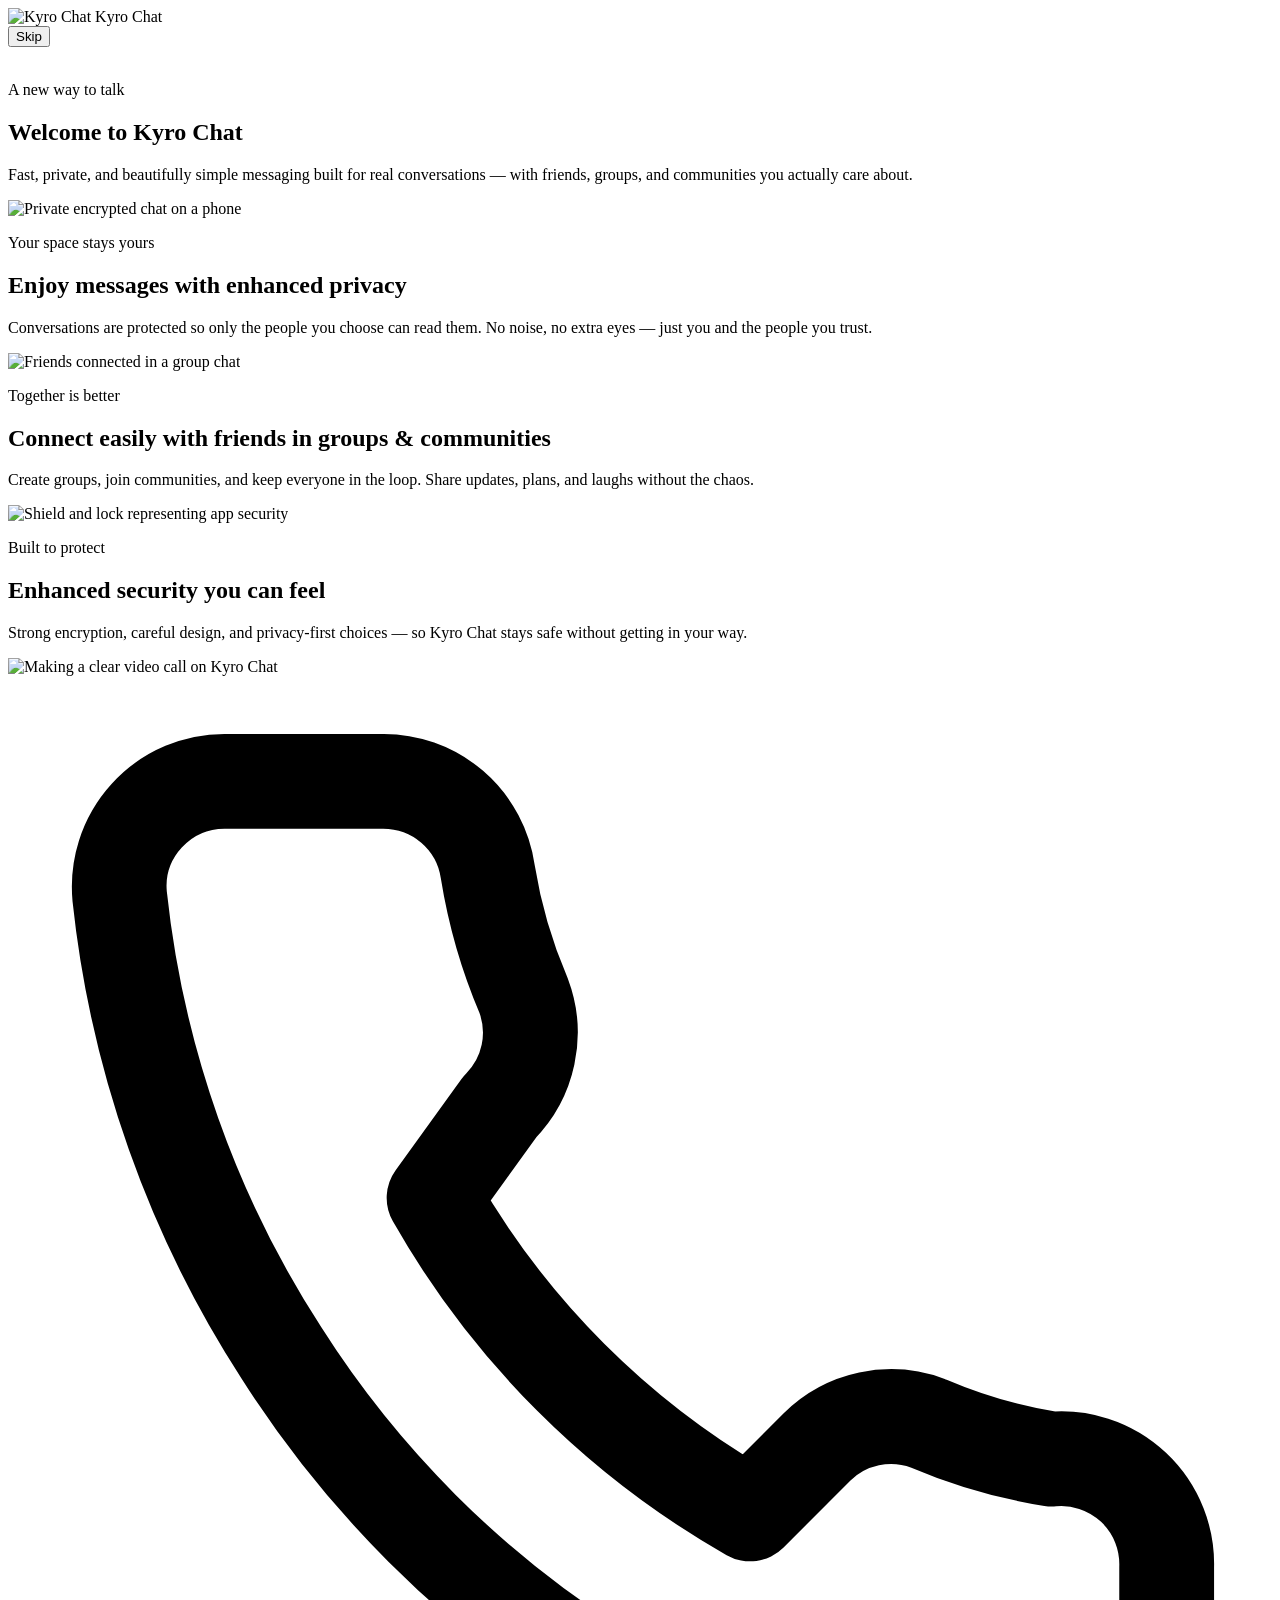
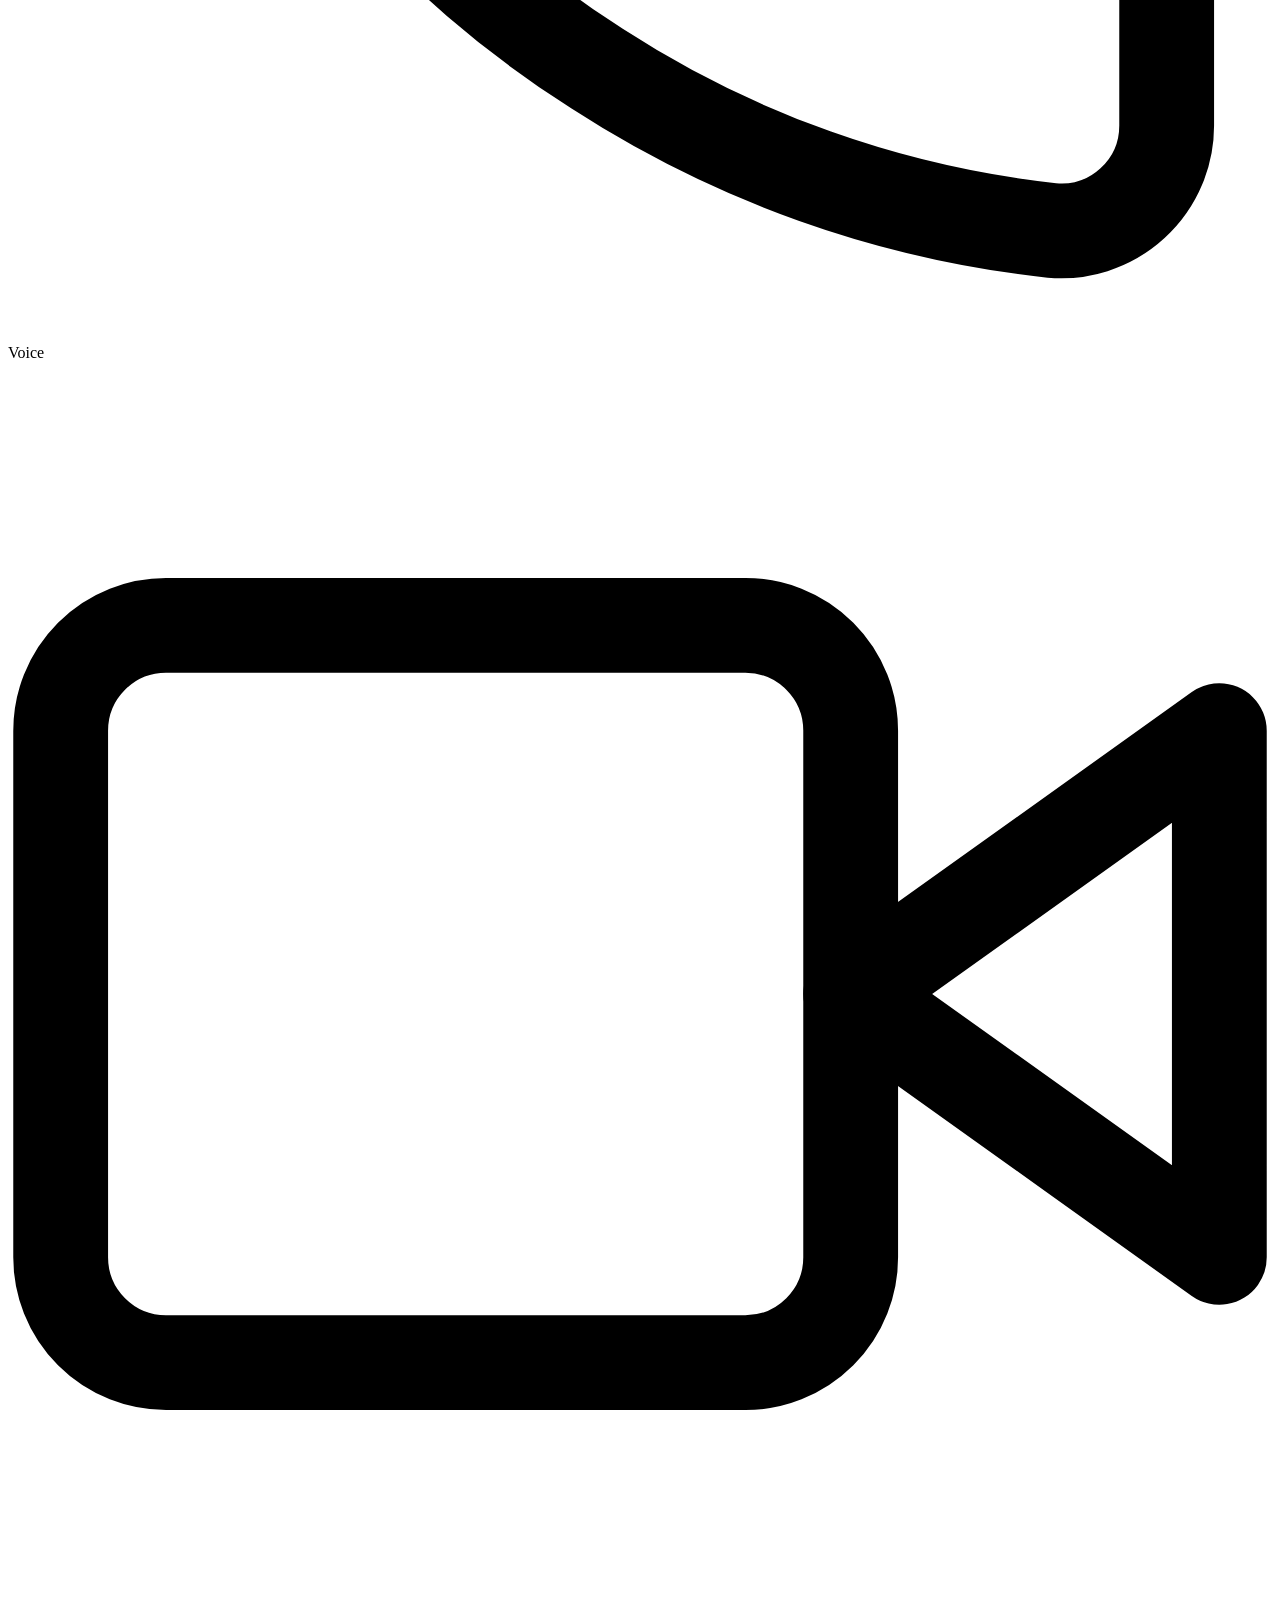
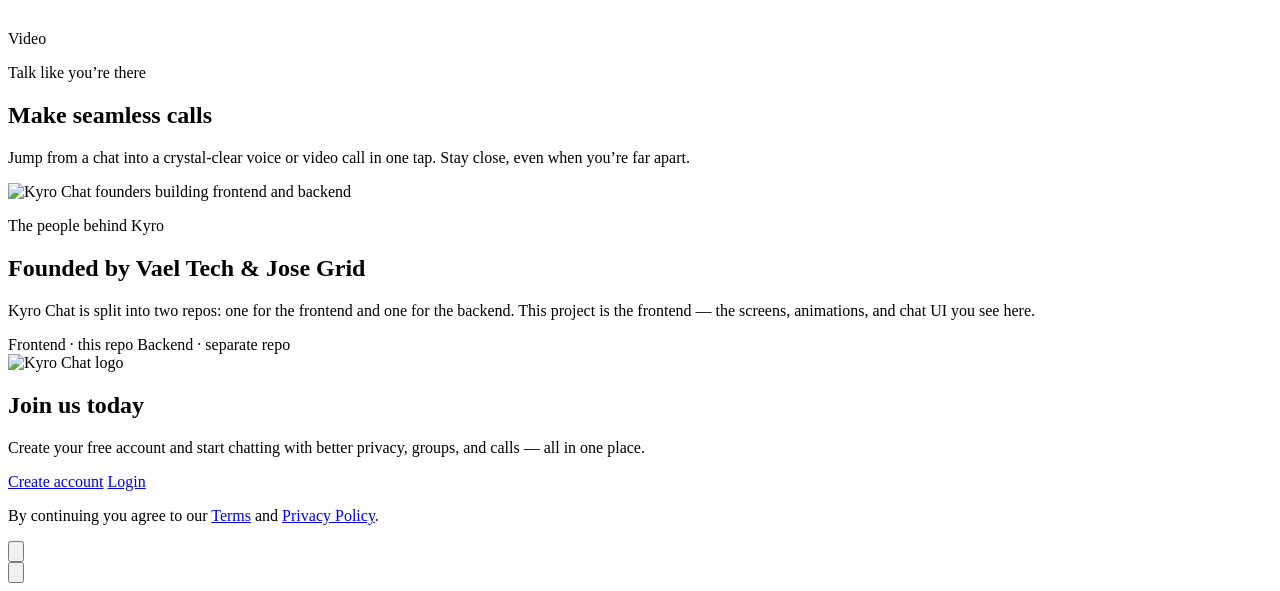
==== Index.html @ 8494f0ec "Create Index.html" ====
<!DOCTYPE html>
<html lang="en">
<head>
  <meta charset="UTF-8" />
  <meta name="viewport" content="width=device-width, initial-scale=1.0" />
  <title>Kyro Chat — Welcome</title>
  <meta name="theme-color" content="#070712" />
  <link rel="manifest" href="manifest.webmanifest" />
  <link rel="apple-touch-icon" href="https://files.manuscdn.com/search-media/310519664080918235/gBoqnpmfqZuKQ8LN73tzbE/3zUMeQzXwtpUL2Mu3HvWuQ.jpg" />
  <link rel="preconnect" href="https://fonts.googleapis.com" />
  <link rel="preconnect" href="https://fonts.gstatic.com" crossorigin />
  <link href="https://fonts.googleapis.com/css2?family=Outfit:wght@400;500;600;700;800&family=DM+Sans:wght@400;500;600&display=swap" rel="stylesheet" />
  <link rel="stylesheet" href="styles.css" />
  <link rel="stylesheet" href="kyro-redesign.css" />
  <link rel="stylesheet" href="kyro-design.css" />
  <link rel="stylesheet" href="legal.css" />
  <script src="js/kyro.js"></script>
  <script>if (window.Kyro && Kyro.bounceIfAuthed()) {}</script>
</head>
<body>
  <div class="ambient">
    <div class="orb orb-1"></div>
    <div class="orb orb-2"></div>
    <div class="orb orb-3"></div>
  </div>

  <main class="onboarding" id="onboarding">
    <div class="top-bar">
      <div class="brand">
        <img src="https://files.manuscdn.com/search-media/310519664080918235/gBoqnpmfqZuKQ8LN73tzbE/BKEzHJwq9KQAgfiMxz427F.jpg" alt="Kyro Chat" class="brand-logo" />
        <span>Kyro Chat</span>
      </div>
      <button class="skip-btn" id="skipBtn" type="button">Skip</button>
    </div>

    <div class="progress-track" aria-hidden="true">
      <div class="progress-fill" id="progressFill"></div>
    </div>

    <div class="slides" id="slides">
      <!-- Slide 1: Welcome -->
      <section class="slide is-active" data-slide="0">
        <div class="slide-visual">
          <img src="https://files.manuscdn.com/search-media/310519664080918235/gBoqnpmfqZuKQ8LN73tzbE/BKEzHJwq9KQAgfiMxz427F.jpg" alt="" class="slide-img glow-img" />
          <div class="visual-overlay"></div>
        </div>
        <div class="slide-copy">
          <p class="eyebrow reveal">A new way to talk</p>
          <h1 class="reveal delay-1">Welcome to <span class="gradient-text">Kyro Chat</span></h1>
          <p class="lede reveal delay-2">
            Fast, private, and beautifully simple messaging built for real conversations —
            with friends, groups, and communities you actually care about.
          </p>
        </div>
      </section>

      <!-- Slide 2: Privacy -->
      <section class="slide" data-slide="1">
        <div class="slide-visual">
          <img src="https://files.manuscdn.com/search-media/310519664080918235/gBoqnpmfqZuKQ8LN73tzbE/MA7ZCm6zmLySFxEW9FKmD3.jpg" alt="Private encrypted chat on a phone" class="slide-img" />
        </div>
        <div class="slide-copy">
          <p class="eyebrow reveal">Your space stays yours</p>
          <h2 class="reveal delay-1">Enjoy messages with <span class="gradient-text">enhanced privacy</span></h2>
          <p class="lede reveal delay-2">
            Conversations are protected so only the people you choose can read them.
            No noise, no extra eyes — just you and the people you trust.
          </p>
        </div>
      </section>

      <!-- Slide 3: Groups -->
      <section class="slide" data-slide="2">
        <div class="slide-visual">
          <img src="https://files.manuscdn.com/search-media/310519664080918235/gBoqnpmfqZuKQ8LN73tzbE/w6gmxKP4temawnD8gzgLzU.jpg" alt="Friends connected in a group chat" class="slide-img" />
        </div>
        <div class="slide-copy">
          <p class="eyebrow reveal">Together is better</p>
          <h2 class="reveal delay-1">Connect easily with friends in <span class="gradient-text">groups &amp; communities</span></h2>
          <p class="lede reveal delay-2">
            Create groups, join communities, and keep everyone in the loop.
            Share updates, plans, and laughs without the chaos.
          </p>
        </div>
      </section>

      <!-- Slide 4: Security -->
      <section class="slide" data-slide="3">
        <div class="slide-visual">
          <img src="https://files.manuscdn.com/search-media/310519664080918235/gBoqnpmfqZuKQ8LN73tzbE/9iiizTtRcWtgPY3VdNYNUF.jpg" alt="Shield and lock representing app security" class="slide-img" />
        </div>
        <div class="slide-copy">
          <p class="eyebrow reveal">Built to protect</p>
          <h2 class="reveal delay-1">Enhanced <span class="gradient-text">security</span> you can feel</h2>
          <p class="lede reveal delay-2">
            Strong encryption, careful design, and privacy-first choices —
            so Kyro Chat stays safe without getting in your way.
          </p>
        </div>
      </section>

      <!-- Slide 5: Calls -->
      <section class="slide" data-slide="4">
        <div class="slide-visual">
          <img src="https://files.manuscdn.com/search-media/310519664080918235/gBoqnpmfqZuKQ8LN73tzbE/qTaVDFuizEoXCwLirjPjYK.jpg" alt="Making a clear video call on Kyro Chat" class="slide-img" />
          <div class="call-badges">
            <span class="badge">
              <svg viewBox="0 0 24 24" fill="none" aria-hidden="true"><path d="M22 16.92v3a2 2 0 0 1-2.18 2 19.79 19.79 0 0 1-8.63-3.07 19.5 19.5 0 0 1-6-6 19.79 19.79 0 0 1-3.07-8.67A2 2 0 0 1 4.11 2h3a2 2 0 0 1 2 1.72c.13.81.36 1.6.68 2.35a2 2 0 0 1-.45 2.11L8.09 9.91a16 16 0 0 0 6 6l1.27-1.27a2 2 0 0 1 2.11-.45c.75.32 1.54.55 2.35.68A2 2 0 0 1 22 16.92z" stroke="currentColor" stroke-width="1.8" stroke-linecap="round" stroke-linejoin="round"/></svg>
              Voice
            </span>
            <span class="badge">
              <svg viewBox="0 0 24 24" fill="none" aria-hidden="true"><path d="M23 7l-7 5 7 5V7z" stroke="currentColor" stroke-width="1.8" stroke-linecap="round" stroke-linejoin="round"/><rect x="1" y="5" width="15" height="14" rx="2" stroke="currentColor" stroke-width="1.8"/></svg>
              Video
            </span>
          </div>
        </div>
        <div class="slide-copy">
          <p class="eyebrow reveal">Talk like you’re there</p>
          <h2 class="reveal delay-1">Make <span class="gradient-text">seamless calls</span></h2>
          <p class="lede reveal delay-2">
            Jump from a chat into a crystal-clear voice or video call in one tap.
            Stay close, even when you’re far apart.
          </p>
        </div>
      </section>

      <!-- Slide 6: Founders -->
      <section class="slide" data-slide="5">
        <div class="slide-visual">
          <img src="https://files.manuscdn.com/search-media/310519664080918235/gBoqnpmfqZuKQ8LN73tzbE/e3eRaSb9ox3xQJK6FxQaWi.jpg" alt="Kyro Chat founders building frontend and backend" class="slide-img" />
        </div>
        <div class="slide-copy">
          <p class="eyebrow reveal">The people behind Kyro</p>
          <h2 class="reveal delay-1">Founded by <span class="gradient-text">Vael Tech</span> &amp; <span class="gradient-text">Jose Grid</span></h2>
          <p class="lede reveal delay-2">
            Kyro Chat is split into two repos: one for the frontend and one for the backend.
            This project is the frontend — the screens, animations, and chat UI you see here.
          </p>
          <div class="repo-pills reveal delay-2">
            <span class="pill pill-on">Frontend · this repo</span>
            <span class="pill">Backend · separate repo</span>
          </div>
        </div>
      </section>

      <!-- Slide 7: Join -->
      <section class="slide slide-cta" data-slide="6">
        <div class="cta-card">
          <img src="https://files.manuscdn.com/search-media/310519664080918235/gBoqnpmfqZuKQ8LN73tzbE/BKEzHJwq9KQAgfiMxz427F.jpg" alt="Kyro Chat logo" class="cta-logo" />
          <h2 class="reveal">Join us <span class="gradient-text">today</span></h2>
          <p class="lede reveal delay-1">
            Create your free account and start chatting with better privacy,
            groups, and calls — all in one place.
          </p>
          <div class="cta-actions reveal delay-2">
            <a class="btn btn-primary" href="signup.html">Create account</a>
            <a class="btn btn-ghost" href="login.html">Login</a>
          </div>
          <p class="legal-line reveal delay-2">By continuing you agree to our <a href="terms.html">Terms</a> and <a href="privacy.html">Privacy Policy</a>.</p>
        </div>
      </section>
    </div>

    <div class="bottom-nav">
      <button class="nav-btn" id="prevBtn" type="button" aria-label="Previous slide">
        <svg viewBox="0 0 24 24" fill="none"><path d="M15 18l-6-6 6-6" stroke="currentColor" stroke-width="2.2" stroke-linecap="round" stroke-linejoin="round"/></svg>
      </button>
      <div class="dots" id="dots" role="tablist" aria-label="Onboarding slides"></div>
      <button class="nav-btn nav-next" id="nextBtn" type="button" aria-label="Next slide">
        <svg viewBox="0 0 24 24" fill="none"><path d="M9 18l6-6-6-6" stroke="currentColor" stroke-width="2.2" stroke-linecap="round" stroke-linejoin="round"/></svg>
      </button>
    </div>
  </main>

  <script src="welcome.js"></script>
</body>
</html>
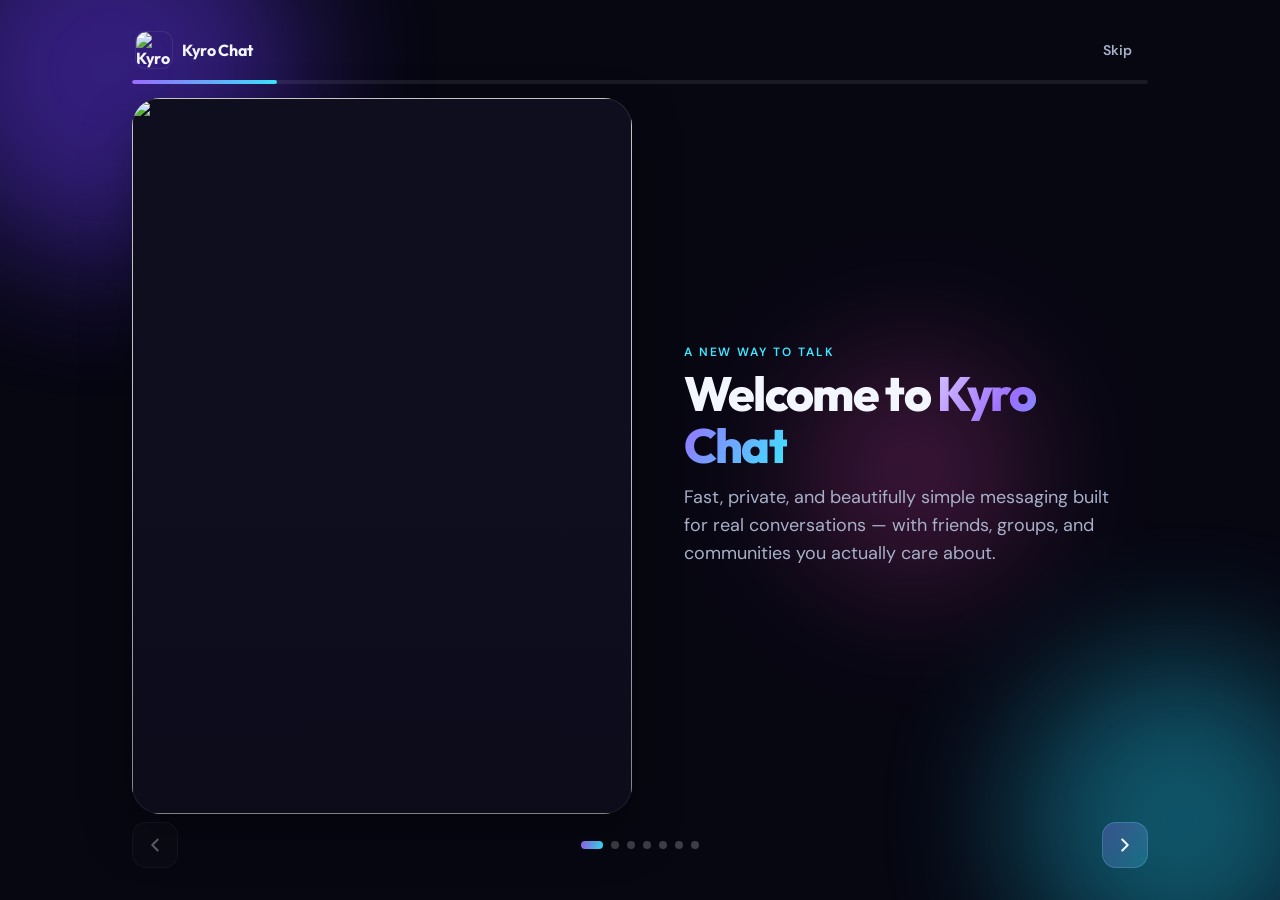
==== commit 2a47080d: "Add files" ====
--- a/Index.html
+++ b/Index.html
@@ -6,7 +6,7 @@
   <title>Kyro Chat — Welcome</title>
   <meta name="theme-color" content="#070712" />
   <link rel="manifest" href="manifest.webmanifest" />
-  <link rel="apple-touch-icon" href="https://files.manuscdn.com/search-media/310519664080918235/gBoqnpmfqZuKQ8LN73tzbE/3zUMeQzXwtpUL2Mu3HvWuQ.jpg" />
+  <link rel="apple-touch-icon" href="images/icon-192.png" />
   <link rel="preconnect" href="https://fonts.googleapis.com" />
   <link rel="preconnect" href="https://fonts.gstatic.com" crossorigin />
   <link href="https://fonts.googleapis.com/css2?family=Outfit:wght@400;500;600;700;800&family=DM+Sans:wght@400;500;600&display=swap" rel="stylesheet" />
@@ -27,7 +27,7 @@
   <main class="onboarding" id="onboarding">
     <div class="top-bar">
       <div class="brand">
-        <img src="https://files.manuscdn.com/search-media/310519664080918235/gBoqnpmfqZuKQ8LN73tzbE/BKEzHJwq9KQAgfiMxz427F.jpg" alt="Kyro Chat" class="brand-logo" />
+        <img src="images/logo.jpg" alt="Kyro Chat" class="brand-logo" />
         <span>Kyro Chat</span>
       </div>
       <button class="skip-btn" id="skipBtn" type="button">Skip</button>
@@ -41,7 +41,7 @@
       <!-- Slide 1: Welcome -->
       <section class="slide is-active" data-slide="0">
         <div class="slide-visual">
-          <img src="https://files.manuscdn.com/search-media/310519664080918235/gBoqnpmfqZuKQ8LN73tzbE/BKEzHJwq9KQAgfiMxz427F.jpg" alt="" class="slide-img glow-img" />
+          <img src="images/welcome-bg.jpg" alt="" class="slide-img glow-img" />
           <div class="visual-overlay"></div>
         </div>
         <div class="slide-copy">
@@ -57,7 +57,7 @@
       <!-- Slide 2: Privacy -->
       <section class="slide" data-slide="1">
         <div class="slide-visual">
-          <img src="https://files.manuscdn.com/search-media/310519664080918235/gBoqnpmfqZuKQ8LN73tzbE/MA7ZCm6zmLySFxEW9FKmD3.jpg" alt="Private encrypted chat on a phone" class="slide-img" />
+          <img src="images/privacy.jpg" alt="Private encrypted chat on a phone" class="slide-img" />
         </div>
         <div class="slide-copy">
           <p class="eyebrow reveal">Your space stays yours</p>
@@ -72,7 +72,7 @@
       <!-- Slide 3: Groups -->
       <section class="slide" data-slide="2">
         <div class="slide-visual">
-          <img src="https://files.manuscdn.com/search-media/310519664080918235/gBoqnpmfqZuKQ8LN73tzbE/w6gmxKP4temawnD8gzgLzU.jpg" alt="Friends connected in a group chat" class="slide-img" />
+          <img src="images/groups.jpg" alt="Friends connected in a group chat" class="slide-img" />
         </div>
         <div class="slide-copy">
           <p class="eyebrow reveal">Together is better</p>
@@ -87,7 +87,7 @@
       <!-- Slide 4: Security -->
       <section class="slide" data-slide="3">
         <div class="slide-visual">
-          <img src="https://files.manuscdn.com/search-media/310519664080918235/gBoqnpmfqZuKQ8LN73tzbE/9iiizTtRcWtgPY3VdNYNUF.jpg" alt="Shield and lock representing app security" class="slide-img" />
+          <img src="images/security.jpg" alt="Shield and lock representing app security" class="slide-img" />
         </div>
         <div class="slide-copy">
           <p class="eyebrow reveal">Built to protect</p>
@@ -102,7 +102,7 @@
       <!-- Slide 5: Calls -->
       <section class="slide" data-slide="4">
         <div class="slide-visual">
-          <img src="https://files.manuscdn.com/search-media/310519664080918235/gBoqnpmfqZuKQ8LN73tzbE/qTaVDFuizEoXCwLirjPjYK.jpg" alt="Making a clear video call on Kyro Chat" class="slide-img" />
+          <img src="images/calls.jpg" alt="Making a clear video call on Kyro Chat" class="slide-img" />
           <div class="call-badges">
             <span class="badge">
               <svg viewBox="0 0 24 24" fill="none" aria-hidden="true"><path d="M22 16.92v3a2 2 0 0 1-2.18 2 19.79 19.79 0 0 1-8.63-3.07 19.5 19.5 0 0 1-6-6 19.79 19.79 0 0 1-3.07-8.67A2 2 0 0 1 4.11 2h3a2 2 0 0 1 2 1.72c.13.81.36 1.6.68 2.35a2 2 0 0 1-.45 2.11L8.09 9.91a16 16 0 0 0 6 6l1.27-1.27a2 2 0 0 1 2.11-.45c.75.32 1.54.55 2.35.68A2 2 0 0 1 22 16.92z" stroke="currentColor" stroke-width="1.8" stroke-linecap="round" stroke-linejoin="round"/></svg>
@@ -127,7 +127,7 @@
       <!-- Slide 6: Founders -->
       <section class="slide" data-slide="5">
         <div class="slide-visual">
-          <img src="https://files.manuscdn.com/search-media/310519664080918235/gBoqnpmfqZuKQ8LN73tzbE/e3eRaSb9ox3xQJK6FxQaWi.jpg" alt="Kyro Chat founders building frontend and backend" class="slide-img" />
+          <img src="images/founders.jpg" alt="Kyro Chat founders building frontend and backend" class="slide-img" />
         </div>
         <div class="slide-copy">
           <p class="eyebrow reveal">The people behind Kyro</p>
@@ -146,7 +146,7 @@
       <!-- Slide 7: Join -->
       <section class="slide slide-cta" data-slide="6">
         <div class="cta-card">
-          <img src="https://files.manuscdn.com/search-media/310519664080918235/gBoqnpmfqZuKQ8LN73tzbE/BKEzHJwq9KQAgfiMxz427F.jpg" alt="Kyro Chat logo" class="cta-logo" />
+          <img src="images/logo.jpg" alt="Kyro Chat logo" class="cta-logo" />
           <h2 class="reveal">Join us <span class="gradient-text">today</span></h2>
           <p class="lede reveal delay-1">
             Create your free account and start chatting with better privacy,
--- a/styles.css
+++ b/styles.css
@@ -0,0 +1,526 @@
+:root {
+  --bg: #070712;
+  --bg-2: #0e0e1f;
+  --text: #f4f6ff;
+  --muted: #a8b0c8;
+  --line: rgba(255, 255, 255, 0.1);
+  --purple: #9b6dff;
+  --cyan: #3ce7ff;
+  --pink: #ff6bd6;
+  --card: rgba(16, 16, 36, 0.72);
+  --radius: 28px;
+  --slide-ms: 6500;
+}
+
+*,
+*::before,
+*::after {
+  box-sizing: border-box;
+  margin: 0;
+  padding: 0;
+}
+
+html, body {
+  height: 100%;
+}
+
+body {
+  font-family: "DM Sans", system-ui, sans-serif;
+  background: var(--bg);
+  color: var(--text);
+  overflow: hidden;
+  min-height: 100dvh;
+}
+
+img {
+  max-width: 100%;
+  display: block;
+}
+
+button {
+  font: inherit;
+  cursor: pointer;
+  border: 0;
+  background: none;
+  color: inherit;
+}
+
+a {
+  text-decoration: none;
+  color: inherit;
+}
+
+.ambient {
+  position: fixed;
+  inset: 0;
+  pointer-events: none;
+  z-index: 0;
+  overflow: hidden;
+}
+
+.orb {
+  position: absolute;
+  border-radius: 50%;
+  filter: blur(70px);
+  opacity: 0.45;
+  animation: drift 18s ease-in-out infinite;
+}
+
+.orb-1 {
+  width: 380px;
+  height: 380px;
+  background: #6a3cff;
+  top: -120px;
+  left: -80px;
+}
+
+.orb-2 {
+  width: 320px;
+  height: 320px;
+  background: #1bb8d9;
+  bottom: -80px;
+  right: -60px;
+  animation-delay: -6s;
+}
+
+.orb-3 {
+  width: 220px;
+  height: 220px;
+  background: #ff4fc4;
+  top: 40%;
+  right: 20%;
+  opacity: 0.25;
+  animation-delay: -11s;
+}
+
+@keyframes drift {
+  0%, 100% { transform: translate(0, 0) scale(1); }
+  50% { transform: translate(30px, -40px) scale(1.12); }
+}
+
+.onboarding {
+  position: relative;
+  z-index: 1;
+  height: 100dvh;
+  display: grid;
+  grid-template-rows: auto auto 1fr auto;
+  padding: 16px 16px 20px;
+  max-width: 520px;
+  margin: 0 auto;
+}
+
+.top-bar {
+  display: flex;
+  align-items: center;
+  justify-content: space-between;
+  padding: 4px 4px 12px;
+}
+
+.brand {
+  display: flex;
+  align-items: center;
+  gap: 10px;
+  font-family: "Outfit", sans-serif;
+  font-weight: 700;
+  letter-spacing: -0.02em;
+}
+
+.brand-logo {
+  width: 36px;
+  height: 36px;
+  border-radius: 10px;
+  object-fit: cover;
+  box-shadow: 0 0 0 1px rgba(255,255,255,0.08);
+}
+
+.skip-btn {
+  color: var(--muted);
+  font-size: 14px;
+  font-weight: 600;
+  padding: 8px 12px;
+  border-radius: 999px;
+  transition: color 0.2s, background 0.2s;
+}
+
+.skip-btn:hover {
+  color: var(--text);
+  background: rgba(255,255,255,0.06);
+}
+
+.progress-track {
+  height: 4px;
+  background: rgba(255,255,255,0.08);
+  border-radius: 99px;
+  overflow: hidden;
+  margin-bottom: 14px;
+}
+
+.progress-fill {
+  height: 100%;
+  width: 0;
+  background: linear-gradient(90deg, var(--purple), var(--cyan));
+  border-radius: inherit;
+  transform-origin: left;
+}
+
+.progress-fill.is-running {
+  animation: fill var(--slide-ms) linear forwards;
+}
+
+@keyframes fill {
+  from { width: 0; }
+  to { width: 100%; }
+}
+
+.slides {
+  position: relative;
+  min-height: 0;
+}
+
+.slide {
+  position: absolute;
+  inset: 0;
+  display: flex;
+  flex-direction: column;
+  opacity: 0;
+  transform: translateY(18px) scale(0.985);
+  pointer-events: none;
+  transition: opacity 0.55s ease, transform 0.55s ease;
+}
+
+.slide.is-active {
+  opacity: 1;
+  transform: none;
+  pointer-events: auto;
+}
+
+.slide.is-leave {
+  opacity: 0;
+  transform: translateY(-12px) scale(0.99);
+}
+
+.slide-visual {
+  position: relative;
+  flex: 1;
+  min-height: 0;
+  border-radius: var(--radius);
+  overflow: hidden;
+  background: var(--bg-2);
+  box-shadow:
+    0 20px 50px rgba(0,0,0,0.35),
+    inset 0 0 0 1px var(--line);
+}
+
+.slide-img {
+  width: 100%;
+  height: 100%;
+  object-fit: cover;
+  animation: kenburns 12s ease-in-out infinite alternate;
+}
+
+.glow-img {
+  filter: saturate(1.15) contrast(1.05);
+}
+
+.visual-overlay {
+  position: absolute;
+  inset: 0;
+  background: linear-gradient(180deg, transparent 45%, rgba(7,7,18,0.35) 100%);
+  pointer-events: none;
+}
+
+@keyframes kenburns {
+  from { transform: scale(1); }
+  to { transform: scale(1.06); }
+}
+
+.call-badges {
+  position: absolute;
+  left: 14px;
+  bottom: 14px;
+  display: flex;
+  gap: 8px;
+}
+
+.badge {
+  display: inline-flex;
+  align-items: center;
+  gap: 6px;
+  padding: 8px 12px;
+  border-radius: 999px;
+  background: rgba(8, 10, 24, 0.72);
+  backdrop-filter: blur(10px);
+  border: 1px solid rgba(255,255,255,0.12);
+  font-size: 13px;
+  font-weight: 600;
+}
+
+.badge svg {
+  width: 16px;
+  height: 16px;
+  color: var(--cyan);
+}
+
+.slide-copy {
+  padding: 22px 8px 10px;
+}
+
+.eyebrow {
+  font-size: 12px;
+  letter-spacing: 0.16em;
+  text-transform: uppercase;
+  color: var(--cyan);
+  font-weight: 600;
+  margin-bottom: 8px;
+}
+
+h1, h2 {
+  font-family: "Outfit", sans-serif;
+  font-weight: 800;
+  letter-spacing: -0.035em;
+  line-height: 1.08;
+  font-size: clamp(28px, 7vw, 40px);
+}
+
+.lede {
+  margin-top: 12px;
+  color: var(--muted);
+  font-size: 16px;
+  line-height: 1.55;
+  max-width: 36em;
+}
+
+.gradient-text {
+  background: linear-gradient(120deg, #d7c4ff 0%, var(--purple) 40%, var(--cyan) 100%);
+  -webkit-background-clip: text;
+  background-clip: text;
+  color: transparent;
+}
+
+.reveal {
+  opacity: 0;
+  transform: translateY(14px);
+}
+
+.slide.is-active .reveal {
+  animation: rise 0.7s cubic-bezier(0.2, 0.8, 0.2, 1) forwards;
+}
+
+.delay-1 { animation-delay: 0.12s !important; }
+.delay-2 { animation-delay: 0.24s !important; }
+
+.repo-pills {
+  display: flex;
+  flex-wrap: wrap;
+  gap: 8px;
+  margin-top: 16px;
+}
+
+.pill {
+  display: inline-flex;
+  align-items: center;
+  padding: 8px 12px;
+  border-radius: 999px;
+  font-size: 13px;
+  font-weight: 600;
+  color: var(--muted);
+  background: rgba(255,255,255,0.05);
+  border: 1px solid var(--line);
+}
+
+.pill-on {
+  color: #071018;
+  background: linear-gradient(135deg, #c6b4ff, #7ee7ff);
+  border-color: transparent;
+}
+
+@keyframes rise {
+  to {
+    opacity: 1;
+    transform: none;
+  }
+}
+
+.slide-cta {
+  justify-content: center;
+}
+
+.cta-card {
+  margin: auto 0;
+  padding: 28px 22px 26px;
+  border-radius: 32px;
+  background: linear-gradient(180deg, rgba(24,24,48,0.9), rgba(12,12,28,0.88));
+  border: 1px solid rgba(255,255,255,0.1);
+  box-shadow: 0 24px 80px rgba(80, 40, 180, 0.22);
+  text-align: center;
+}
+
+.cta-logo {
+  width: 92px;
+  height: 138px;
+  object-fit: cover;
+  object-position: center 38%;
+  border-radius: 22px;
+  margin: 0 auto 18px;
+  box-shadow: 0 12px 40px rgba(90, 60, 255, 0.35);
+}
+
+.cta-actions {
+  display: grid;
+  gap: 12px;
+  margin-top: 24px;
+}
+
+.btn {
+  display: inline-flex;
+  align-items: center;
+  justify-content: center;
+  height: 54px;
+  border-radius: 16px;
+  font-family: "Outfit", sans-serif;
+  font-weight: 700;
+  font-size: 16px;
+  transition: transform 0.18s ease, box-shadow 0.18s ease, background 0.18s ease;
+}
+
+.btn:active {
+  transform: scale(0.98);
+}
+
+.btn-primary {
+  background: linear-gradient(135deg, #8b5cff, #3ad6f5);
+  color: #071018;
+  box-shadow: 0 10px 28px rgba(90, 80, 255, 0.35);
+}
+
+.btn-primary:hover {
+  box-shadow: 0 14px 34px rgba(90, 80, 255, 0.5);
+  transform: translateY(-1px);
+}
+
+.btn-ghost {
+  background: rgba(255,255,255,0.05);
+  border: 1px solid rgba(255,255,255,0.14);
+  color: var(--text);
+}
+
+.btn-ghost:hover {
+  background: rgba(255,255,255,0.09);
+}
+
+.bottom-nav {
+  display: flex;
+  align-items: center;
+  justify-content: space-between;
+  gap: 12px;
+  padding-top: 8px;
+}
+
+.nav-btn {
+  width: 46px;
+  height: 46px;
+  border-radius: 14px;
+  display: grid;
+  place-items: center;
+  background: rgba(255,255,255,0.05);
+  border: 1px solid var(--line);
+  color: var(--text);
+  transition: background 0.2s, opacity 0.2s;
+}
+
+.nav-btn svg {
+  width: 22px;
+  height: 22px;
+}
+
+.nav-btn:hover {
+  background: rgba(255,255,255,0.1);
+}
+
+.nav-btn:disabled {
+  opacity: 0.35;
+  cursor: default;
+}
+
+.nav-next {
+  background: linear-gradient(135deg, rgba(155,109,255,0.3), rgba(60,231,255,0.22));
+  border-color: rgba(160, 220, 255, 0.2);
+}
+
+.dots {
+  display: flex;
+  gap: 8px;
+  align-items: center;
+}
+
+.dot {
+  width: 8px;
+  height: 8px;
+  border-radius: 99px;
+  background: rgba(255,255,255,0.22);
+  transition: width 0.3s, background 0.3s;
+}
+
+.dot.is-active {
+  width: 22px;
+  background: linear-gradient(90deg, var(--purple), var(--cyan));
+}
+
+.onboarding.is-last .skip-btn {
+  visibility: hidden;
+}
+
+@media (min-width: 860px) {
+  body {
+    overflow: auto;
+  }
+
+  .onboarding {
+    max-width: 1080px;
+    padding: 28px 32px 32px;
+    height: 100dvh;
+  }
+
+  .slide:not(.slide-cta) {
+    flex-direction: row;
+    align-items: center;
+    gap: 40px;
+  }
+
+  .slide-visual {
+    flex: 1.05;
+    height: 100%;
+  }
+
+  .slide-copy {
+    flex: 0.95;
+    padding: 0 12px;
+  }
+
+  h1, h2 {
+    font-size: 48px;
+  }
+
+  .lede {
+    font-size: 18px;
+  }
+
+  .cta-card {
+    max-width: 480px;
+    margin: auto;
+    padding: 40px 36px;
+  }
+}
+
+@media (prefers-reduced-motion: reduce) {
+  .orb, .slide-img, .reveal, .progress-fill {
+    animation: none !important;
+  }
+  .slide {
+    transition: opacity 0.2s ease;
+  }
+  .reveal {
+    opacity: 1;
+    transform: none;
+  }
+}
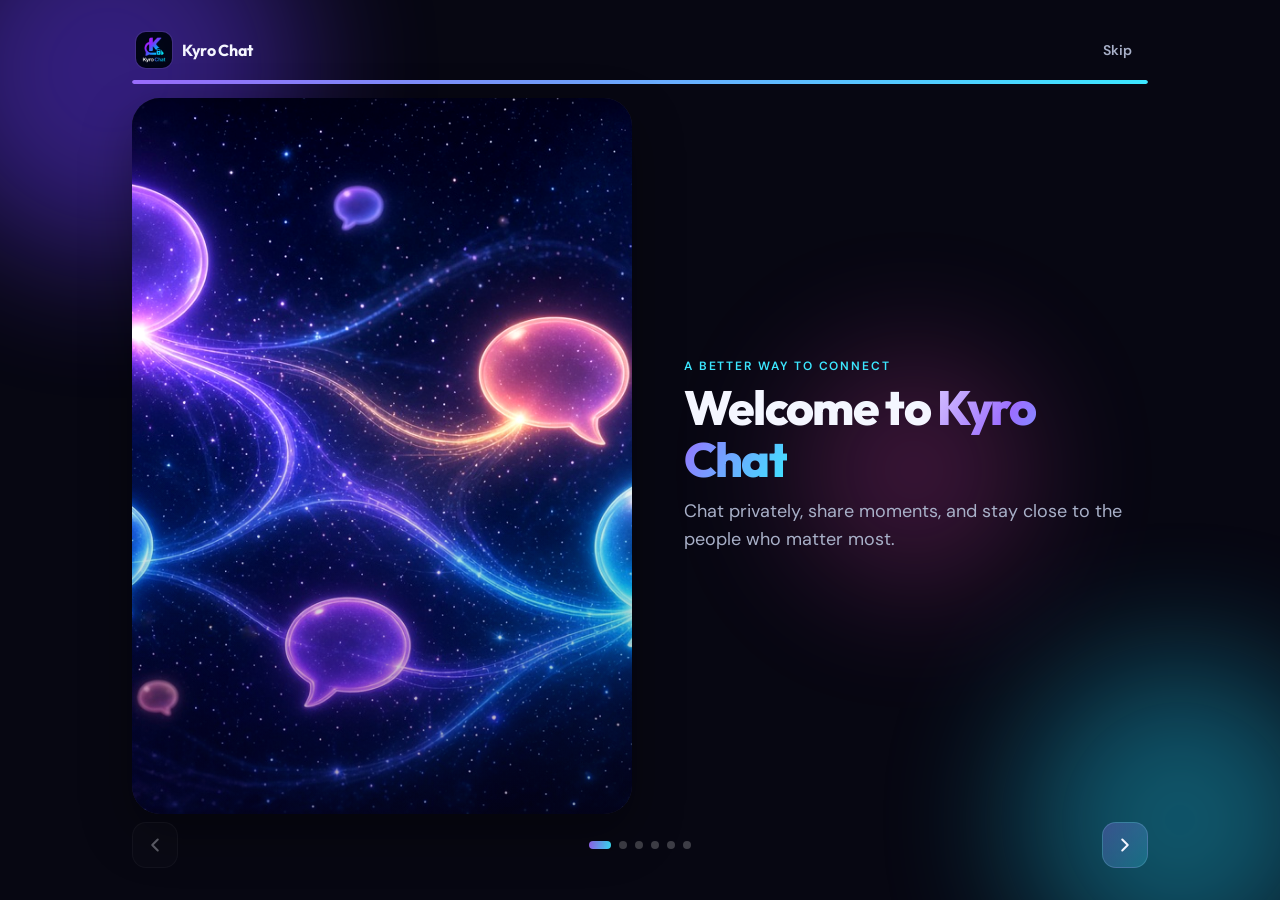
==== commit 52302a25: "Add files" ====
--- a/Index.html
+++ b/Index.html
@@ -6,7 +6,7 @@
   <title>Kyro Chat — Welcome</title>
   <meta name="theme-color" content="#070712" />
   <link rel="manifest" href="manifest.webmanifest" />
-  <link rel="apple-touch-icon" href="images/icon-192.png" />
+  <link rel="apple-touch-icon" href="images/logo.jpg" />
   <link rel="preconnect" href="https://fonts.googleapis.com" />
   <link rel="preconnect" href="https://fonts.gstatic.com" crossorigin />
   <link href="https://fonts.googleapis.com/css2?family=Outfit:wght@400;500;600;700;800&family=DM+Sans:wght@400;500;600&display=swap" rel="stylesheet" />
@@ -18,160 +18,42 @@
   <script>if (window.Kyro && Kyro.bounceIfAuthed()) {}</script>
 </head>
 <body>
-  <div class="ambient">
-    <div class="orb orb-1"></div>
-    <div class="orb orb-2"></div>
-    <div class="orb orb-3"></div>
+  <div class="ambient" aria-hidden="true">
+    <div class="orb orb-1"></div><div class="orb orb-2"></div><div class="orb orb-3"></div>
   </div>
-
   <main class="onboarding" id="onboarding">
     <div class="top-bar">
-      <div class="brand">
-        <img src="images/logo.jpg" alt="Kyro Chat" class="brand-logo" />
-        <span>Kyro Chat</span>
-      </div>
+      <div class="brand"><img src="images/logo.jpg" alt="Kyro Chat" class="brand-logo" /><span>Kyro Chat</span></div>
       <button class="skip-btn" id="skipBtn" type="button">Skip</button>
     </div>
-
-    <div class="progress-track" aria-hidden="true">
-      <div class="progress-fill" id="progressFill"></div>
-    </div>
-
+    <div class="progress-track" aria-hidden="true"><div class="progress-fill" id="progressFill"></div></div>
     <div class="slides" id="slides">
-      <!-- Slide 1: Welcome -->
-      <section class="slide is-active" data-slide="0">
-        <div class="slide-visual">
-          <img src="images/welcome-bg.jpg" alt="" class="slide-img glow-img" />
-          <div class="visual-overlay"></div>
-        </div>
-        <div class="slide-copy">
-          <p class="eyebrow reveal">A new way to talk</p>
-          <h1 class="reveal delay-1">Welcome to <span class="gradient-text">Kyro Chat</span></h1>
-          <p class="lede reveal delay-2">
-            Fast, private, and beautifully simple messaging built for real conversations —
-            with friends, groups, and communities you actually care about.
-          </p>
-        </div>
+      <section class="slide is-active" data-slide="0" aria-hidden="false">
+        <div class="slide-visual"><img src="images/welcome-bg.jpg" alt="Abstract blue technology lights" class="slide-img glow-img" /><div class="visual-overlay"></div></div>
+        <div class="slide-copy"><p class="eyebrow reveal">A better way to connect</p><h1 class="reveal delay-1">Welcome to <span class="gradient-text">Kyro Chat</span></h1><p class="lede reveal delay-2">Chat privately, share moments, and stay close to the people who matter most.</p></div>
       </section>
-
-      <!-- Slide 2: Privacy -->
-      <section class="slide" data-slide="1">
-        <div class="slide-visual">
-          <img src="images/privacy.jpg" alt="Private encrypted chat on a phone" class="slide-img" />
-        </div>
-        <div class="slide-copy">
-          <p class="eyebrow reveal">Your space stays yours</p>
-          <h2 class="reveal delay-1">Enjoy messages with <span class="gradient-text">enhanced privacy</span></h2>
-          <p class="lede reveal delay-2">
-            Conversations are protected so only the people you choose can read them.
-            No noise, no extra eyes — just you and the people you trust.
-          </p>
-        </div>
+      <section class="slide" data-slide="1" aria-hidden="true">
+        <div class="slide-visual"><img src="images/security.jpg" alt="Secure digital network representing encryption" class="slide-img" /><div class="visual-overlay"></div></div>
+        <div class="slide-copy"><p class="eyebrow reveal">Privacy by design</p><h2 class="reveal delay-1">End-to-end <span class="gradient-text">encryption</span></h2><p class="lede reveal delay-2">Your conversations are protected so your messages stay between you and the people you choose.</p></div>
       </section>
-
-      <!-- Slide 3: Groups -->
-      <section class="slide" data-slide="2">
-        <div class="slide-visual">
-          <img src="images/groups.jpg" alt="Friends connected in a group chat" class="slide-img" />
-        </div>
-        <div class="slide-copy">
-          <p class="eyebrow reveal">Together is better</p>
-          <h2 class="reveal delay-1">Connect easily with friends in <span class="gradient-text">groups &amp; communities</span></h2>
-          <p class="lede reveal delay-2">
-            Create groups, join communities, and keep everyone in the loop.
-            Share updates, plans, and laughs without the chaos.
-          </p>
-        </div>
+      <section class="slide" data-slide="2" aria-hidden="true">
+        <div class="slide-visual"><img src="images/calls.jpg" alt="Blue flowing light representing clear voice and video calls" class="slide-img" /><div class="visual-overlay"></div><div class="call-badges"><span class="badge">Voice</span><span class="badge">Video</span></div></div>
+        <div class="slide-copy"><p class="eyebrow reveal">Talk like you are there</p><h2 class="reveal delay-1">Make <span class="gradient-text">seamless calls</span> with Kyro Chat</h2><p class="lede reveal delay-2">Move from messages to clear voice and video calls without leaving your conversation.</p></div>
       </section>
-
-      <!-- Slide 4: Security -->
-      <section class="slide" data-slide="3">
-        <div class="slide-visual">
-          <img src="images/security.jpg" alt="Shield and lock representing app security" class="slide-img" />
-        </div>
-        <div class="slide-copy">
-          <p class="eyebrow reveal">Built to protect</p>
-          <h2 class="reveal delay-1">Enhanced <span class="gradient-text">security</span> you can feel</h2>
-          <p class="lede reveal delay-2">
-            Strong encryption, careful design, and privacy-first choices —
-            so Kyro Chat stays safe without getting in your way.
-          </p>
-        </div>
+      <section class="slide" data-slide="3" aria-hidden="true">
+        <div class="slide-visual"><img src="images/groups.jpg" alt="Connected blue network representing groups and communities" class="slide-img" /><div class="visual-overlay"></div></div>
+        <div class="slide-copy"><p class="eyebrow reveal">Together is better</p><h2 class="reveal delay-1">Engage in <span class="gradient-text">groups and communities</span></h2><p class="lede reveal delay-2">Bring people together, share ideas, and keep every community conversation in one place.</p></div>
       </section>
-
-      <!-- Slide 5: Calls -->
-      <section class="slide" data-slide="4">
-        <div class="slide-visual">
-          <img src="images/calls.jpg" alt="Making a clear video call on Kyro Chat" class="slide-img" />
-          <div class="call-badges">
-            <span class="badge">
-              <svg viewBox="0 0 24 24" fill="none" aria-hidden="true"><path d="M22 16.92v3a2 2 0 0 1-2.18 2 19.79 19.79 0 0 1-8.63-3.07 19.5 19.5 0 0 1-6-6 19.79 19.79 0 0 1-3.07-8.67A2 2 0 0 1 4.11 2h3a2 2 0 0 1 2 1.72c.13.81.36 1.6.68 2.35a2 2 0 0 1-.45 2.11L8.09 9.91a16 16 0 0 0 6 6l1.27-1.27a2 2 0 0 1 2.11-.45c.75.32 1.54.55 2.35.68A2 2 0 0 1 22 16.92z" stroke="currentColor" stroke-width="1.8" stroke-linecap="round" stroke-linejoin="round"/></svg>
-              Voice
-            </span>
-            <span class="badge">
-              <svg viewBox="0 0 24 24" fill="none" aria-hidden="true"><path d="M23 7l-7 5 7 5V7z" stroke="currentColor" stroke-width="1.8" stroke-linecap="round" stroke-linejoin="round"/><rect x="1" y="5" width="15" height="14" rx="2" stroke="currentColor" stroke-width="1.8"/></svg>
-              Video
-            </span>
-          </div>
-        </div>
-        <div class="slide-copy">
-          <p class="eyebrow reveal">Talk like you’re there</p>
-          <h2 class="reveal delay-1">Make <span class="gradient-text">seamless calls</span></h2>
-          <p class="lede reveal delay-2">
-            Jump from a chat into a crystal-clear voice or video call in one tap.
-            Stay close, even when you’re far apart.
-          </p>
-        </div>
+      <section class="slide" data-slide="4" aria-hidden="true">
+        <div class="slide-visual"><img src="images/founders.jpg" alt="Abstract creative technology background for the founders" class="slide-img" /><div class="visual-overlay"></div></div>
+        <div class="slide-copy"><p class="eyebrow reveal">The people behind Kyro</p><h2 class="reveal delay-1">Founded by <span class="gradient-text">Vaeltech</span> &amp; <span class="gradient-text">Jose Grid</span></h2><p class="lede reveal delay-2">Built with care by two teams focused on making private communication feel simple, human, and beautiful.</p><div class="repo-pills reveal delay-2"><span class="pill pill-on">Frontend</span><span class="pill">Backend</span></div></div>
       </section>
-
-      <!-- Slide 6: Founders -->
-      <section class="slide" data-slide="5">
-        <div class="slide-visual">
-          <img src="images/founders.jpg" alt="Kyro Chat founders building frontend and backend" class="slide-img" />
-        </div>
-        <div class="slide-copy">
-          <p class="eyebrow reveal">The people behind Kyro</p>
-          <h2 class="reveal delay-1">Founded by <span class="gradient-text">Vael Tech</span> &amp; <span class="gradient-text">Jose Grid</span></h2>
-          <p class="lede reveal delay-2">
-            Kyro Chat is split into two repos: one for the frontend and one for the backend.
-            This project is the frontend — the screens, animations, and chat UI you see here.
-          </p>
-          <div class="repo-pills reveal delay-2">
-            <span class="pill pill-on">Frontend · this repo</span>
-            <span class="pill">Backend · separate repo</span>
-          </div>
-        </div>
-      </section>
-
-      <!-- Slide 7: Join -->
-      <section class="slide slide-cta" data-slide="6">
-        <div class="cta-card">
-          <img src="images/logo.jpg" alt="Kyro Chat logo" class="cta-logo" />
-          <h2 class="reveal">Join us <span class="gradient-text">today</span></h2>
-          <p class="lede reveal delay-1">
-            Create your free account and start chatting with better privacy,
-            groups, and calls — all in one place.
-          </p>
-          <div class="cta-actions reveal delay-2">
-            <a class="btn btn-primary" href="signup.html">Create account</a>
-            <a class="btn btn-ghost" href="login.html">Login</a>
-          </div>
-          <p class="legal-line reveal delay-2">By continuing you agree to our <a href="terms.html">Terms</a> and <a href="privacy.html">Privacy Policy</a>.</p>
-        </div>
+      <section class="slide slide-cta" data-slide="5" aria-hidden="true">
+        <div class="cta-card"><img src="images/logo.jpg" alt="Kyro Chat" class="cta-logo" /><p class="eyebrow reveal">Your conversations, your space</p><h2 class="reveal delay-1">Ready to join <span class="gradient-text">Kyro Chat</span>?</h2><p class="lede reveal delay-2">Create an account or sign in to start private conversations today.</p><div class="cta-actions reveal delay-2"><a class="btn btn-primary" href="signup.html">Get started</a><a class="btn btn-ghost" href="login.html">Login</a></div><p class="legal-line reveal delay-2">By continuing you agree to our <a href="terms.html">Terms</a> and <a href="privacy.html">Privacy Policy</a>.</p></div>
       </section>
     </div>
-
-    <div class="bottom-nav">
-      <button class="nav-btn" id="prevBtn" type="button" aria-label="Previous slide">
-        <svg viewBox="0 0 24 24" fill="none"><path d="M15 18l-6-6 6-6" stroke="currentColor" stroke-width="2.2" stroke-linecap="round" stroke-linejoin="round"/></svg>
-      </button>
-      <div class="dots" id="dots" role="tablist" aria-label="Onboarding slides"></div>
-      <button class="nav-btn nav-next" id="nextBtn" type="button" aria-label="Next slide">
-        <svg viewBox="0 0 24 24" fill="none"><path d="M9 18l6-6-6-6" stroke="currentColor" stroke-width="2.2" stroke-linecap="round" stroke-linejoin="round"/></svg>
-      </button>
-    </div>
+    <div class="bottom-nav"><button class="nav-btn" id="prevBtn" type="button" aria-label="Previous slide"><svg viewBox="0 0 24 24" fill="none" aria-hidden="true"><path d="M15 18l-6-6 6-6" stroke="currentColor" stroke-width="2.2" stroke-linecap="round" stroke-linejoin="round"/></svg></button><div class="dots" id="dots" role="tablist" aria-label="Onboarding slides"></div><button class="nav-btn nav-next" id="nextBtn" type="button" aria-label="Next slide"><svg viewBox="0 0 24 24" fill="none" aria-hidden="true"><path d="M9 18l6-6-6-6" stroke="currentColor" stroke-width="2.2" stroke-linecap="round" stroke-linejoin="round"/></svg></button></div>
   </main>
-
   <script src="welcome.js"></script>
 </body>
 </html>
--- a/kyro-redesign.css
+++ b/kyro-redesign.css
@@ -0,0 +1,153 @@
+/* Kyro redesign: a modern, rounded, floating look. Colours are untouched (purple, cyan and the dark theme stay exactly as they are).
+   Loaded last. Remove its <link> lines to go back to the previous look. */
+
+:root {
+  --kx-glass: color-mix(in srgb, var(--card, rgba(16, 16, 36, 0.72)) 82%, transparent);
+  --kx-ease: cubic-bezier(0.2, 0.8, 0.2, 1);
+  --kx-spring: cubic-bezier(0.34, 1.56, 0.64, 1);
+}
+
+/* ============ Header ============ */
+.wa-top { min-height: 76px; padding: max(16px, env(safe-area-inset-top)) 16px 12px; background: var(--kx-glass); border-bottom: 0; box-shadow: 0 14px 30px -26px rgba(0, 0, 0, 0.9); }
+.wa-top h1 { font-size: 27px; font-weight: 800; letter-spacing: -0.02em; line-height: 1.05; }
+.mini-logo { width: 42px; height: 42px; border-radius: 15px; }
+.brand-block { gap: 12px; }
+.role-pill { margin-top: 4px; padding: 2px 9px; border-radius: 999px; font-size: 9.5px; font-weight: 700; background: color-mix(in srgb, var(--cyan) 14%, transparent); }
+.icon-round, .mini { width: 42px; height: 42px; border-radius: 15px; background: var(--kx-glass); transition: transform 0.25s var(--kx-spring), box-shadow 0.25s, background 0.2s; }
+.mini { width: 36px; height: 36px; border-radius: 13px; }
+.icon-round:active, .mini:active { transform: scale(0.9); }
+
+/* Search */
+.wa-search { padding: 6px 16px 12px; background: transparent; }
+.wa-search input {
+  height: 50px; border-radius: 18px; padding: 0 16px 0 46px; font-size: 16px; background-color: var(--kx-glass);
+  background-image: url("data:image/svg+xml,%3Csvg xmlns='http://www.w3.org/2000/svg' viewBox='0 0 24 24' fill='%23a8b0c8'%3E%3Cpath d='M15.5 14h-.8l-.3-.3A6.5 6.5 0 1 0 14 15.5l.3.3v.8l5 5 1.5-1.5-5-5zm-6 0a4.5 4.5 0 1 1 0-9 4.5 4.5 0 0 1 0 9z'/%3E%3C/svg%3E");
+  background-repeat: no-repeat; background-position: 15px center; background-size: 20px;
+}
+
+/* ============ Filter chips ============ */
+.chips { padding: 4px 16px 14px; gap: 8px; scrollbar-width: none; }
+.chips::-webkit-scrollbar { display: none; }
+.chips button { padding: 9px 17px; border-radius: 999px; font-weight: 600; background: var(--kx-glass); border-color: var(--line); color: var(--muted); transition: background 0.25s var(--kx-ease), color 0.25s, transform 0.25s var(--kx-spring), box-shadow 0.25s; }
+.chips button:active { transform: scale(0.94); }
+.chips button.on { background: linear-gradient(135deg, var(--purple), color-mix(in srgb, var(--purple) 55%, var(--cyan))); border-color: transparent; color: #fff; box-shadow: 0 10px 22px -10px var(--purple); }
+
+/* ============ Chat list ============ */
+.tab-page { padding-top: 4px; }
+.list { padding: 0 14px; }
+.row {
+  padding: 12px 14px; gap: 14px; border-radius: 24px; margin-bottom: 10px;
+  background: color-mix(in srgb, var(--card, rgba(16, 16, 36, 0.72)) 62%, transparent);
+  border: 1px solid color-mix(in srgb, var(--line) 70%, transparent);
+  box-shadow: 0 12px 26px -24px rgba(0, 0, 0, 0.95);
+  animation-fill-mode: backwards;
+  transition: transform 0.3s var(--kx-spring), background 0.25s, border-color 0.25s, box-shadow 0.25s;
+}
+.row:hover { transform: translateY(-2px); background: color-mix(in srgb, var(--purple) 12%, var(--card, rgba(16, 16, 36, 0.72))); border-color: color-mix(in srgb, var(--purple) 40%, transparent); box-shadow: 0 16px 30px -20px var(--purple); }
+.row:active { transform: scale(0.985); }
+.row.has-unread {
+  border-color: color-mix(in srgb, var(--purple) 42%, transparent);
+  background: linear-gradient(90deg, color-mix(in srgb, var(--purple) 16%, transparent), transparent 75%), color-mix(in srgb, var(--card, rgba(16, 16, 36, 0.72)) 62%, transparent);
+}
+.row-avatar, .peer-avatar { border-radius: 36%; }
+.row-avatar { width: 54px; height: 54px; font-size: 19px; box-shadow: 0 6px 16px -8px var(--purple), 0 0 0 2px rgba(255, 255, 255, 0.07); }
+.row.has-unread .row-avatar { box-shadow: 0 6px 18px -6px var(--purple), 0 0 0 2px var(--purple); }
+.online-dot { width: 13px; height: 13px; right: -3px; bottom: -3px; border-width: 3px; border-color: var(--bg, #070712); }
+.row b { font-size: 16.5px; font-weight: 700; letter-spacing: -0.005em; }
+.row .grow > span { font-size: 13.5px; }
+.row-time { font-size: 11.5px; font-weight: 600; }
+.unread-badge, .nav-badge { min-width: 22px; height: 22px; font-size: 12px; box-shadow: 0 6px 14px -6px var(--cyan); }
+.list .row:nth-child(2) { animation-delay: 0.04s; }
+.list .row:nth-child(3) { animation-delay: 0.08s; }
+.list .row:nth-child(4) { animation-delay: 0.12s; }
+.list .row:nth-child(5) { animation-delay: 0.16s; }
+.list .row:nth-child(6) { animation-delay: 0.2s; }
+.list .row:nth-child(n+7) { animation-delay: 0.24s; }
+
+/* Empty states */
+.empty-art { font-size: 64px; display: inline-block; animation: kxFloat 3.4s ease-in-out infinite; filter: drop-shadow(0 14px 22px color-mix(in srgb, var(--purple) 40%, transparent)); }
+@keyframes kxFloat { 0%, 100% { transform: translateY(0); } 50% { transform: translateY(-8px); } }
+.empty-box p { font-weight: 700; font-size: 17px; }
+
+/* ============ Floating tab bar + button ============ */
+.wa-footer {
+  margin: 0 14px calc(10px + env(safe-area-inset-bottom)); padding: 6px; border-radius: 30px;
+  background: var(--kx-glass); backdrop-filter: blur(22px) saturate(1.4); -webkit-backdrop-filter: blur(22px) saturate(1.4);
+  border: 1px solid var(--line); box-shadow: 0 20px 44px -18px rgba(0, 0, 0, 0.9);
+}
+.tab { padding: 6px 0 4px; border-radius: 22px; font-size: 10.5px; font-weight: 600; transition: color 0.25s, transform 0.3s var(--kx-spring); }
+.tab.is-on { transform: none; }
+.tab.is-on .tab-ico { transform: translateY(-1px) scale(1.08); }
+.tab .tab-ico { transition: background 0.3s, transform 0.35s var(--kx-spring); }
+.fab { border-radius: 22px; width: 60px; height: 60px; box-shadow: 0 16px 34px -10px var(--purple); animation: kxFloat 3.2s ease-in-out infinite; transition: transform 0.2s var(--kx-spring); }
+.fab:active { transform: scale(0.9); animation: none; }
+.fab-inline { border-radius: 22px; }
+
+/* ============ Chat screen ============ */
+.thread-head { padding: max(12px, env(safe-area-inset-top)) 12px 12px; gap: 10px; background: var(--kx-glass); border-bottom: 0; box-shadow: 0 14px 30px -26px rgba(0, 0, 0, 0.9); }
+.peer-avatar { width: 46px; height: 46px; box-shadow: 0 6px 16px -8px var(--purple), 0 0 0 2px rgba(255, 255, 255, 0.07); }
+.thread-head strong { font-size: 17.5px; letter-spacing: -0.01em; }
+.messages { padding: 16px 14px 10px; gap: 6px; scrollbar-width: none; }
+.messages::-webkit-scrollbar { display: none; }
+.bubble { border-radius: 22px; padding: 10px 14px; line-height: 1.42; box-shadow: 0 8px 20px -16px rgba(0, 0, 0, 0.9); animation: kxBubble 0.32s var(--kx-spring); }
+@keyframes kxBubble { from { opacity: 0; transform: translateY(10px) scale(0.94); } to { opacity: 1; transform: none; } }
+.bubble.me { border-bottom-right-radius: 8px; box-shadow: 0 10px 22px -14px var(--purple); }
+.bubble.them { border-bottom-left-radius: 8px; background: color-mix(in srgb, var(--card, rgba(16, 16, 36, 0.72)) 92%, transparent); }
+.bubble img { border-radius: 16px; }
+.day-div { padding: 5px 14px; border-radius: 999px; font-weight: 600; font-size: 11.5px; backdrop-filter: blur(10px); }
+
+/* Composer: one floating pill */
+.composer {
+  margin: 6px 10px calc(10px + env(safe-area-inset-bottom)); padding: 6px; gap: 2px; border-radius: 30px; align-items: center;
+  background: var(--kx-glass); backdrop-filter: blur(20px); -webkit-backdrop-filter: blur(20px);
+  border: 1px solid var(--line); box-shadow: 0 16px 36px -18px rgba(0, 0, 0, 0.95);
+}
+.composer input#messageInput { height: 44px; border: 0; border-radius: 22px; background: transparent; box-shadow: none; padding: 0 8px; }
+.composer input#messageInput:focus { border: 0; box-shadow: none; }
+.composer .icon-round { width: 42px; height: 42px; border: 0; border-radius: 50%; background: transparent; box-shadow: none; }
+.composer .icon-round:hover { background: color-mix(in srgb, var(--purple) 16%, transparent); box-shadow: none; }
+.composer .icon-round.hot { background: #e44848; }
+.send-btn { width: 46px; height: 46px; padding: 0; border-radius: 50%; display: grid; place-items: center; flex: none; box-shadow: 0 10px 22px -8px var(--purple); transition: transform 0.25s var(--kx-spring), box-shadow 0.25s; }
+.send-btn:active { transform: scale(0.86); }
+.send-btn svg { margin-left: 2px; }
+
+/* ============ Sheets and dialogs ============ */
+.modal { background: rgba(0, 0, 8, 0.55); backdrop-filter: blur(8px); -webkit-backdrop-filter: blur(8px); }
+.sheet {
+  border: 0; border-top: 1px solid var(--line); border-radius: 32px 32px 0 0; padding: 22px 18px calc(26px + env(safe-area-inset-bottom));
+  box-shadow: 0 -24px 60px -24px color-mix(in srgb, var(--purple) 55%, transparent);
+  animation: kxSheet 0.5s var(--kx-spring);
+}
+@keyframes kxSheet { from { transform: translateY(46px); opacity: 0.3; } to { transform: none; opacity: 1; } }
+.sheet::before { content: ""; display: block; width: 44px; height: 5px; border-radius: 5px; margin: -10px auto 16px; background: color-mix(in srgb, var(--text, #fff) 22%, transparent); }
+.sheet h3 { font-size: 19px; font-weight: 800; letter-spacing: -0.01em; }
+.sheet-x { top: 14px; right: 16px; border-radius: 13px; }
+.sheet-btn { min-height: 52px; border-radius: 18px; font-weight: 600; transition: transform 0.2s var(--kx-spring), background 0.2s; }
+.sheet-btn:active { transform: scale(0.97); }
+.sheet input { height: 50px; border-radius: 18px; }
+.btn { border-radius: 18px; }
+.btn:active { transform: scale(0.96); }
+.msg-toast { border-radius: 999px; backdrop-filter: blur(14px); }
+
+/* ============ Stories ============ */
+.status-row { gap: 16px; padding: 18px 16px; scrollbar-width: none; }
+.status-row::-webkit-scrollbar { display: none; }
+.story-add { border-radius: 22px; }
+
+/* ============ Sign in / sign up ============ */
+.auth-card {
+  border-radius: 34px; padding: 30px 24px; background: var(--kx-glass); border: 1px solid var(--line);
+  backdrop-filter: blur(22px); -webkit-backdrop-filter: blur(22px);
+  box-shadow: 0 34px 80px -34px rgba(91, 54, 255, 0.6);
+  animation: kxAuthIn 0.7s var(--kx-ease) backwards;
+}
+@keyframes kxAuthIn { from { opacity: 0; transform: translateY(24px) scale(0.97); } to { opacity: 1; transform: none; } }
+.auth-card h1 { font-size: 30px; font-weight: 800; letter-spacing: -0.02em; }
+.auth-card label { font-size: 13px; font-weight: 600; margin: 16px 0 6px; color: var(--muted); }
+.auth-card input { height: 54px; border-radius: 18px; padding: 0 16px; font-size: 16px; transition: border-color 0.2s, box-shadow 0.25s; }
+.auth-card .btn { border-radius: 18px; margin-top: 8px; }
+.auth-card .panel.is-on { animation: kxAuthIn 0.45s var(--kx-ease) backwards; }
+
+@media (prefers-reduced-motion: reduce) {
+  .empty-art, .fab, .bubble, .sheet, .auth-card, .auth-card .panel.is-on { animation: none; }
+}
--- a/kyro-design.css
+++ b/kyro-design.css
@@ -0,0 +1,699 @@
+/* ==========================================================================
+   Kyro design layer v2 — loaded LAST. Remove its <link> lines to revert.
+   Goals: denser, calmer, faster to scan than WhatsApp / Telegram, while
+   keeping Kyro's purple + cyan identity and the user's accent colours.
+   Principles
+   - Flat rows + hairlines (not boxed cards): ~10 chats per screen.
+   - Shape encodes type: people = circles, groups = rounded squares.
+   - One accent (the user's chosen colour) carries all "action" and "unread".
+   - Solid surfaces for content; glass only for floating chrome.
+   ========================================================================== */
+
+:root {
+  --k-acc: var(--accent-a, #9b6dff);
+  --k-acc2: var(--accent-b, #3ce7ff);
+  --k-surface: #0f0f23;
+  --k-surface-2: #17172f;
+  --k-surface-3: #1f1f3b;
+  --k-hair: rgba(255, 255, 255, 0.07);
+  --k-text-2: #aab1c9;
+  --k-bubble-in: #1b1b38;
+  --k-chip-muted: rgba(255, 255, 255, 0.14);
+  --k-ease: cubic-bezier(0.2, 0.8, 0.2, 1);
+  --k-spring: cubic-bezier(0.34, 1.4, 0.64, 1);
+  --k-nav-h: 64px;
+  --k-ink: var(--k-acc2);
+}
+html[data-theme="light"] {
+  --k-surface: #ffffff;
+  --k-surface-2: #f0edfb;
+  --k-surface-3: #e6e1f8;
+  --k-hair: rgba(30, 20, 80, 0.09);
+  --k-text-2: #625f7c;
+  --k-bubble-in: #ffffff;
+  --k-chip-muted: rgba(30, 20, 80, 0.12);
+  --k-ink: color-mix(in srgb, var(--k-acc) 80%, #000);
+}
+
+/* ---------- App canvas: dim the nebula so content leads ---------- */
+body.app-body .wa-app {
+  background:
+    linear-gradient(180deg, rgba(7, 7, 18, 0.9), rgba(7, 7, 18, 0.965)),
+    url("images/welcome-bg.jpg") center / cover;
+}
+html[data-theme="light"] body.app-body .wa-app { background: linear-gradient(180deg, #faf9ff, #efebfc); }
+body.app-body .ambient { opacity: 0.4; }
+
+/* ---------- Header ---------- */
+body.app-body .wa-top {
+  min-height: 58px;
+  padding: max(10px, env(safe-area-inset-top)) 14px 6px 16px;
+  background: transparent;
+  backdrop-filter: none;
+  -webkit-backdrop-filter: none;
+  box-shadow: none;
+  border: 0;
+}
+body.app-body .wa-top::after { display: none; }
+body.app-body .wa-top h1 { font-size: 26px; font-weight: 800; letter-spacing: -0.03em; }
+body.app-body .mini-logo { width: 36px; height: 36px; border-radius: 12px; }
+body.app-body .brand-block { gap: 10px; }
+body.app-body #searchToggle { display: none !important; }
+body.app-body .role-pill { display: none; }
+body.app-body .wa-top .k-more,
+body.app-body .icon-round {
+  width: 40px;
+  height: 40px;
+  border-radius: 50%;
+  background: transparent;
+  border: 0;
+  box-shadow: none;
+  display: inline-grid;
+  place-items: center;
+  color: var(--text);
+  transition: background 0.2s, transform 0.2s var(--k-spring);
+}
+body.app-body .icon-round:hover,
+body.app-body .wa-top .k-more:hover { background: color-mix(in srgb, var(--k-acc) 12%, transparent); }
+body.app-body .icon-round:active,
+body.app-body .wa-top .k-more:active { transform: scale(0.88); }
+
+/* Search is always visible on the Chats tab */
+body.app-body .wa-app:has(.tab-page[data-tab="chats"].is-on) .wa-search[hidden],
+body.app-body .wa-app:has(.tab-page[data-tab="chats"].is-on) .wa-search { display: block !important; }
+body.app-body .wa-search { padding: 4px 14px 8px; background: transparent; }
+body.app-body .wa-search input {
+  height: 44px;
+  border-radius: 22px;
+  border: 0;
+  background-color: var(--k-surface-2);
+  font-size: 15.5px;
+  padding: 0 16px 0 46px;
+  box-shadow: none;
+  transition: box-shadow 0.2s, background-color 0.2s;
+}
+body.app-body .wa-search input:focus {
+  outline: none;
+  box-shadow: 0 0 0 2px color-mix(in srgb, var(--k-acc) 60%, transparent);
+}
+
+/* Overflow menu (⋮) */
+.k-menu {
+  position: fixed;
+  z-index: 60;
+  min-width: 210px;
+  padding: 6px;
+  border-radius: 18px;
+  background: var(--k-surface-3);
+  border: 1px solid var(--k-hair);
+  box-shadow: 0 24px 60px -16px rgba(0, 0, 0, 0.85);
+  transform-origin: top right;
+  animation: kMenuIn 0.18s var(--k-ease);
+}
+.k-menu[hidden] { display: none; }
+.k-menu button {
+  width: 100%;
+  display: flex;
+  align-items: center;
+  gap: 12px;
+  padding: 12px 14px;
+  border: 0;
+  background: transparent;
+  color: var(--text);
+  font: 500 15.5px/1 "DM Sans", system-ui, sans-serif;
+  text-align: left;
+  border-radius: 12px;
+  cursor: pointer;
+}
+.k-menu button:hover, .k-menu button:focus-visible { background: color-mix(in srgb, var(--k-acc) 14%, transparent); outline: none; }
+.k-menu button svg { width: 20px; height: 20px; flex: none; opacity: 0.85; }
+.k-menu button.danger { color: #ff6b81; }
+.k-menu-scrim { position: fixed; inset: 0; z-index: 59; }
+@keyframes kMenuIn { from { opacity: 0; transform: scale(0.92) translateY(-6px); } to { opacity: 1; transform: none; } }
+
+/* ---------- Filter chips ---------- */
+body.app-body .chips { padding: 2px 14px 10px; gap: 8px; }
+body.app-body .chips button {
+  height: 34px;
+  padding: 0 15px;
+  border: 0;
+  border-radius: 17px;
+  font-size: 13.5px;
+  font-weight: 600;
+  color: var(--k-text-2);
+  background: var(--k-surface-2);
+  box-shadow: none;
+  white-space: nowrap;
+}
+body.app-body .chips button.on {
+  color: var(--text);
+  background: color-mix(in srgb, var(--k-acc) 24%, transparent);
+  box-shadow: inset 0 0 0 1px color-mix(in srgb, var(--k-acc) 55%, transparent);
+}
+body.app-body .chips button[data-n]:not([data-n="0"])::after {
+  content: attr(data-n);
+  margin-left: 6px;
+  font-size: 12px;
+  font-weight: 700;
+  color: var(--k-ink);
+}
+
+/* ---------- Chat list: flat rows with inset hairlines ---------- */
+body.app-body .list { padding: 0; }
+body.app-body .row {
+  position: relative;
+  display: flex;
+  align-items: center;
+  gap: 14px;
+  min-height: 74px;
+  padding: 10px 16px;
+  margin: 0;
+  border: 0;
+  border-radius: 0;
+  background: transparent;
+  box-shadow: none;
+  transform: none;
+  animation: none;
+  transition: background 0.15s;
+}
+body.app-body .row::after {
+  content: "";
+  position: absolute;
+  left: 88px;
+  right: 0;
+  bottom: 0;
+  height: 1px;
+  background: var(--k-hair);
+}
+body.app-body .row:last-child::after { display: none; }
+body.app-body .row:hover { transform: none; box-shadow: none; border: 0; background: color-mix(in srgb, var(--k-acc) 6%, transparent); }
+body.app-body .row:active { transform: none; background: color-mix(in srgb, var(--k-acc) 11%, transparent); }
+body.app-body .row.has-unread { background: transparent; border: 0; }
+body.app-body .row.has-unread .row-avatar { box-shadow: none; }
+
+body.app-body .row-avatar {
+  width: 54px;
+  height: 54px;
+  flex: none;
+  border-radius: 50%;
+  font-size: 19px;
+  font-weight: 700;
+  box-shadow: none;
+}
+body.app-body button.row .row-avatar { border-radius: 32%; }  /* groups = rounded squares */
+body.app-body .online-dot {
+  width: 15px;
+  height: 15px;
+  right: -1px;
+  bottom: -1px;
+  border: 3px solid var(--bg, #070712);
+  background: #2ee59d;
+}
+html[data-theme="light"] body.app-body .online-dot { border-color: #faf9ff; }
+
+body.app-body .row .grow { min-width: 0; }
+body.app-body .row .grow b {
+  display: block;
+  font-size: 16.5px;
+  font-weight: 600;
+  letter-spacing: -0.005em;
+  line-height: 1.25;
+  white-space: nowrap;
+  overflow: hidden;
+  text-overflow: ellipsis;
+}
+body.app-body .row.has-unread .grow b { font-weight: 700; }
+body.app-body .row .grow span {
+  display: block;
+  margin-top: 3px;
+  font-size: 14.5px;
+  line-height: 1.3;
+  color: var(--k-text-2);
+  white-space: nowrap;
+  overflow: hidden;
+  text-overflow: ellipsis;
+}
+body.app-body .row.has-unread .grow span { color: var(--text); font-weight: 500; }
+body.app-body .row .presence { display: none; }
+
+body.app-body .row-actions { align-self: stretch; display: flex; margin-left: auto; gap: 0; padding: 4px 0 3px; }
+body.app-body .row-actions > .mini { display: none; }  /* calls live in the chat header */
+body.app-body .row-meta {
+  display: flex;
+  flex-direction: column;
+  align-items: flex-end;
+  justify-content: space-between;
+  gap: 0;
+  margin: 0;
+  min-width: 0;
+}
+body.app-body .row-time { font-size: 12px; color: var(--k-text-2); letter-spacing: 0.01em; }
+body.app-body .row.has-unread .row-time { color: var(--k-ink); font-weight: 600; }
+body.app-body .row .unread-badge {
+  min-width: 22px;
+  height: 22px;
+  padding: 0 7px;
+  margin: 0;
+  border-radius: 11px;
+  font-size: 12px;
+  font-weight: 800;
+  color: #08081a;
+  background: linear-gradient(135deg, var(--k-acc), var(--k-acc2));
+  box-shadow: none;
+}
+body.app-body .row.k-muted .unread-badge { background: var(--k-chip-muted); color: var(--text); }
+body.app-body .row.k-pinned:not(.has-unread) .row-meta::after {
+  content: "";
+  width: 15px;
+  height: 15px;
+  background: var(--k-text-2);
+  opacity: 0.8;
+  -webkit-mask: url("data:image/svg+xml,%3Csvg xmlns='http://www.w3.org/2000/svg' viewBox='0 0 24 24'%3E%3Cpath d='M16 3v2l-1 1v5l3 3v2h-5v6l-1 1-1-1v-6H6v-2l3-3V6L8 5V3z'/%3E%3C/svg%3E") center / contain no-repeat;
+  mask: url("data:image/svg+xml,%3Csvg xmlns='http://www.w3.org/2000/svg' viewBox='0 0 24 24'%3E%3Cpath d='M16 3v2l-1 1v5l3 3v2h-5v6l-1 1-1-1v-6H6v-2l3-3V6L8 5V3z'/%3E%3C/svg%3E") center / contain no-repeat;
+}
+body.app-body .row.k-muted .grow b::after {
+  content: "";
+  display: inline-block;
+  width: 14px;
+  height: 14px;
+  margin-left: 7px;
+  vertical-align: -1px;
+  background: var(--k-text-2);
+  -webkit-mask: url("data:image/svg+xml,%3Csvg xmlns='http://www.w3.org/2000/svg' viewBox='0 0 24 24'%3E%3Cpath d='M12 22a2 2 0 0 0 2-2h-4a2 2 0 0 0 2 2zm6-6V11a6 6 0 0 0-4-5.7V4a2 2 0 0 0-4 0v1.3c-.7.2-1.3.6-1.9 1L18 16zM4.3 3 3 4.3l3 3A6 6 0 0 0 6 11v5l-2 2v1h14.7l1.5 1.5 1.3-1.3z'/%3E%3C/svg%3E") center / contain no-repeat;
+  mask: url("data:image/svg+xml,%3Csvg xmlns='http://www.w3.org/2000/svg' viewBox='0 0 24 24'%3E%3Cpath d='M12 22a2 2 0 0 0 2-2h-4a2 2 0 0 0 2 2zm6-6V11a6 6 0 0 0-4-5.7V4a2 2 0 0 0-4 0v1.3c-.7.2-1.3.6-1.9 1L18 16zM4.3 3 3 4.3l3 3A6 6 0 0 0 6 11v5l-2 2v1h14.7l1.5 1.5 1.3-1.3z'/%3E%3C/svg%3E") center / contain no-repeat;
+}
+/* group "add people" action: quiet ring, not a loud button */
+body.app-body button.row > .mini {
+  width: 34px;
+  height: 34px;
+  border-radius: 50%;
+  background: transparent;
+  border: 1px solid var(--k-hair);
+  color: var(--k-text-2);
+  box-shadow: none;
+}
+.k-hide { display: none !important; }
+
+/* Skeletons match the real row geometry */
+body.app-body .skel-row { padding: 10px 16px; margin: 0; min-height: 74px; gap: 14px; }
+body.app-body .skel-row .av { width: 54px; height: 54px; }
+
+/* ---------- Empty states ---------- */
+body.app-body .empty-box { padding: 56px 28px 24px; text-align: center; }
+body.app-body .empty-art {
+  font-size: 0;
+  width: 112px;
+  height: 112px;
+  margin: 0 auto 18px;
+  border-radius: 36%;
+  background:
+    url("data:image/svg+xml,%3Csvg xmlns='http://www.w3.org/2000/svg' viewBox='0 0 64 64' fill='none' stroke='white' stroke-width='3' stroke-linecap='round' stroke-linejoin='round'%3E%3Cpath d='M12 14h40a4 4 0 0 1 4 4v22a4 4 0 0 1-4 4H30l-12 10v-10h-6a4 4 0 0 1-4-4V18a4 4 0 0 1 4-4z'/%3E%3Cpath d='M22 25h20M22 33h12' opacity='.7'/%3E%3C/svg%3E") center / 52px no-repeat,
+    linear-gradient(145deg, color-mix(in srgb, var(--k-acc) 55%, #000), color-mix(in srgb, var(--k-acc2) 45%, #000));
+  box-shadow: 0 24px 50px -24px var(--k-acc);
+}
+body.app-body .empty-box p { font-size: 18px; font-weight: 700; }
+body.app-body .empty-box small { display: block; margin-top: 4px; font-size: 14px; color: var(--k-text-2); }
+body.app-body .fab-inline {
+  width: auto;
+  height: 44px;
+  margin-top: 18px;
+  padding: 0 24px;
+  border-radius: 22px;
+  font: 700 15px/1 "DM Sans", system-ui, sans-serif;
+  color: #08081a;
+}
+
+/* ---------- FAB ---------- */
+body.app-body .fab {
+  width: 58px;
+  height: 58px;
+  border-radius: 20px;
+  font-size: 28px;
+  color: #08081a;
+  box-shadow: 0 16px 30px -12px color-mix(in srgb, var(--k-acc) 85%, transparent);
+  transition: transform 0.25s var(--k-spring);
+}
+body.app-body .fab:active { transform: scale(0.9); }
+
+/* ---------- Bottom navigation ---------- */
+body.app-body .wa-footer {
+  margin: 0 12px calc(10px + env(safe-area-inset-bottom));
+  padding: 5px;
+  gap: 2px;
+  border: 1px solid var(--k-hair);
+  border-radius: 28px;
+  background: color-mix(in srgb, var(--k-surface) 90%, transparent);
+  backdrop-filter: blur(22px) saturate(1.4);
+  -webkit-backdrop-filter: blur(22px) saturate(1.4);
+  box-shadow: 0 18px 40px -20px rgba(0, 0, 0, 0.9);
+}
+body.app-body .tab {
+  height: 54px;
+  border-radius: 22px;
+  gap: 2px;
+  font-size: 11px;
+  font-weight: 600;
+  color: var(--k-text-2);
+  transform: none;
+  background: transparent;
+}
+body.app-body .tab.is-on { transform: none; color: var(--text); background: transparent; }
+body.app-body .tab .tab-ico {
+  width: 52px;
+  height: 28px;
+  border-radius: 14px;
+  background: transparent;
+  box-shadow: none;
+  transition: background 0.25s var(--k-ease), color 0.25s;
+}
+body.app-body .tab.is-on .tab-ico { background: color-mix(in srgb, var(--k-acc) 26%, transparent); color: var(--k-ink); }
+body.app-body .tab:active .tab-ico { transform: scale(0.9); }
+body.app-body .nav-badge { top: 2px; right: auto; left: calc(50% + 4px); background: var(--k-acc2); color: #08081a; border: 2px solid var(--k-surface); min-width: 20px; height: 20px; }
+
+/* ---------- Account / settings ---------- */
+body.app-body .account-card {
+  background: transparent;
+  border: 0;
+  box-shadow: none;
+  padding: 18px 16px 10px;
+}
+body.app-body #meName { font-size: 25px; font-weight: 800; letter-spacing: -0.02em; text-transform: none; }
+body.app-body #meUsername { color: var(--k-ink); font-weight: 600; margin-top: 2px; }
+body.app-body #meBio { color: var(--k-text-2); font-size: 14.5px; max-width: 30ch; margin: 6px auto 0; }
+body.app-body #meEmail, body.app-body #meRoleLine { color: var(--k-text-2); font-size: 13px; margin-top: 4px; }
+body.app-body #editProfileBtn, body.app-body #settingsBtn, body.app-body #logoutBtn { display: none !important; }
+
+.k-group {
+  margin: 14px 14px 0;
+  border-radius: 22px;
+  background: var(--k-surface);
+  border: 1px solid var(--k-hair);
+  overflow: hidden;
+}
+.k-item {
+  width: 100%;
+  display: flex;
+  align-items: center;
+  gap: 14px;
+  padding: 12px 16px;
+  border: 0;
+  background: transparent;
+  color: var(--text);
+  text-align: left;
+  cursor: pointer;
+  position: relative;
+  transition: background 0.15s;
+}
+.k-item + .k-item::before { content: ""; position: absolute; top: 0; left: 70px; right: 0; height: 1px; background: var(--k-hair); }
+.k-item:hover, .k-item:focus-visible { background: color-mix(in srgb, var(--k-acc) 8%, transparent); outline: none; }
+.k-item:active { background: color-mix(in srgb, var(--k-acc) 14%, transparent); }
+.k-ico {
+  width: 38px;
+  height: 38px;
+  flex: none;
+  display: grid;
+  place-items: center;
+  border-radius: 12px;
+  color: #fff;
+}
+.k-ico svg { width: 21px; height: 21px; }
+.k-ico.blue { background: linear-gradient(145deg, #5b9bff, #3b6fe0); }
+.k-ico.violet { background: linear-gradient(145deg, #a982ff, #7a4fe0); }
+.k-ico.green { background: linear-gradient(145deg, #3ed598, #1fa974); }
+.k-ico.orange { background: linear-gradient(145deg, #ffa24d, #f27a1a); }
+.k-ico.yellow { background: linear-gradient(145deg, #ffcf4d, #e8a40c); }
+.k-ico.red { background: linear-gradient(145deg, #ff6b81, #e0405a); }
+.k-txt { flex: 1; min-width: 0; }
+.k-txt b { display: block; font: 600 16px/1.25 "DM Sans", system-ui, sans-serif; }
+.k-txt small { display: block; margin-top: 2px; font-size: 13px; color: var(--k-text-2); }
+.k-item .k-chev { width: 18px; height: 18px; color: var(--k-text-2); opacity: 0.7; flex: none; }
+.k-item.danger .k-txt b { color: #ff6b81; }
+.k-logout { margin-bottom: 24px; }
+
+body.app-body .kx-card, body.app-body .admin-box {
+  margin: 14px 14px 0;
+  padding: 16px;
+  border-radius: 22px;
+  background: var(--k-surface);
+  border: 1px solid var(--k-hair);
+  box-shadow: none;
+}
+body.app-body .kx-card h3 { font-size: 16px; font-weight: 700; }
+
+/* ---------- Chat thread ---------- */
+body.app-body .thread-screen { background: radial-gradient(70% 40% at 50% 0%, color-mix(in srgb, var(--k-acc) 9%, transparent), transparent 70%), linear-gradient(180deg, #0a0a1d, #070712); }
+html[data-theme="light"] body.app-body .thread-screen { background: linear-gradient(180deg, #faf9ff, #efebfc); }
+body.app-body #threadSearchBtn, body.app-body #kxTimerBtn { display: none !important; }
+body.app-body .thread-head .k-more { margin-left: -2px; }
+body.app-body .thread-head small { white-space: nowrap; overflow: hidden; text-overflow: ellipsis; display: block; }
+body.app-body .thread-head .call-ico { width: 38px; height: 38px; }
+body.app-body .thread-head {
+  min-height: 60px;
+  padding: max(8px, env(safe-area-inset-top)) 8px 8px 6px;
+  gap: 8px;
+  background: color-mix(in srgb, var(--k-surface) 94%, transparent);
+  border-bottom: 1px solid var(--k-hair);
+  backdrop-filter: blur(18px);
+  -webkit-backdrop-filter: blur(18px);
+  box-shadow: none;
+}
+body.app-body .thread-head::after { display: none; }
+body.app-body .thread-head .peer-avatar { width: 42px; height: 42px; border-radius: 50%; }
+body.app-body .thread-head strong { display: block; font-size: 16.5px; font-weight: 700; letter-spacing: -0.01em; line-height: 1.2; white-space: nowrap; overflow: hidden; text-overflow: ellipsis; }
+body.app-body .thread-head small { font-size: 12.5px; color: var(--k-text-2); line-height: 1.3; }
+body.app-body .thread-head small[data-state="online"], body.app-body .thread-head small[data-state="typing"] { color: var(--k-ink); font-weight: 600; }
+body.app-body #backChat { font-size: 22px; }
+body.app-body .typing-line { padding: 4px 16px; font-size: 13px; color: var(--k-ink); }
+
+body.app-body .messages { padding: 12px 12px 8px; gap: 2px; }
+body.app-body .bubble {
+  max-width: 80%;
+  padding: 8px 12px 6px;
+  font-size: 15.5px;
+  font-weight: 400;
+  line-height: 1.38;
+  letter-spacing: 0;
+  border: 0;
+  box-shadow: none;
+  display: flow-root;
+  animation: kBubbleIn 0.22s var(--k-ease) both;
+}
+body.app-body .bubble.them {
+  background: var(--k-bubble-in);
+  color: var(--text);
+  border-radius: 20px 20px 20px 6px;
+}
+html[data-theme="light"] body.app-body .bubble.them { box-shadow: 0 1px 2px rgba(30, 20, 80, 0.1); }
+body.app-body .bubble.me {
+  background: linear-gradient(145deg, var(--k-acc), var(--k-acc2));
+  color: #07071a;
+  font-weight: 500;
+  border-radius: 20px 20px 6px 20px;
+}
+/* Tight grouping: consecutive bubbles from the same side join up */
+body.app-body .bubble.me + .bubble.me { margin-top: 0; border-top-right-radius: 6px; }
+body.app-body .bubble.me:has(+ .bubble.me) { border-bottom-right-radius: 6px; }
+body.app-body .bubble.them + .bubble.them { margin-top: 0; border-top-left-radius: 6px; }
+body.app-body .bubble.them:has(+ .bubble.them) { border-bottom-left-radius: 6px; }
+body.app-body .bubble.me + .bubble.them,
+body.app-body .bubble.them + .bubble.me { margin-top: 10px; }
+
+/* time + ticks live inside the bubble, bottom-right */
+body.app-body .bubble .mtime {
+  float: right;
+  margin: 8px 0 -2px 10px;
+  font-size: 11px;
+  line-height: 1;
+  opacity: 0.62;
+  font-weight: 500;
+}
+body.app-body .bubble .ticks { float: right; margin: 7px 0 -3px 4px; }
+body.app-body .bubble .k-meta {
+  float: right;
+  display: inline-flex;
+  align-items: center;
+  gap: 4px;
+  margin: 8px 0 -2px 10px;
+  white-space: nowrap;
+}
+body.app-body .bubble .k-meta .mtime { float: none; margin: 0; }
+body.app-body .bubble .k-meta .ticks { float: none; margin: 0; }
+body.app-body .bubble.kx-sticker .mtime { float: none; display: block; text-align: right; }
+
+body.app-body .day-div {
+  align-self: center;
+  margin: 12px 0 8px;
+  padding: 5px 13px;
+  border-radius: 999px;
+  font-size: 12px;
+  font-weight: 600;
+  letter-spacing: 0.01em;
+  color: var(--k-text-2);
+  background: color-mix(in srgb, var(--k-surface-3) 80%, transparent);
+  backdrop-filter: blur(10px);
+  border: 0;
+}
+
+/* Composer: one calm pill */
+body.app-body .composer {
+  align-items: center;
+  gap: 2px;
+  margin: 4px 10px calc(8px + env(safe-area-inset-bottom));
+  padding: 4px;
+  border-radius: 28px;
+  background: color-mix(in srgb, var(--k-surface-2) 96%, transparent);
+  border: 1px solid var(--k-hair);
+  backdrop-filter: blur(18px);
+  -webkit-backdrop-filter: blur(18px);
+  transition: border-color 0.2s, box-shadow 0.2s;
+}
+body.app-body .composer:focus-within {
+  border-color: color-mix(in srgb, var(--k-acc) 55%, transparent);
+  box-shadow: 0 0 0 4px color-mix(in srgb, var(--k-acc) 14%, transparent);
+}
+body.app-body .composer input#messageInput {
+  height: 42px;
+  padding: 0 6px;
+  border: 0;
+  background: transparent;
+  box-shadow: none;
+  font-size: 16px;
+}
+body.app-body .composer input#messageInput:focus { outline: none; box-shadow: none; }
+body.app-body .composer .icon-round { width: 42px; height: 42px; }
+body.app-body .composer .send-btn {
+  width: 42px;
+  height: 42px;
+  padding: 0;
+  border-radius: 50%;
+  color: #08081a;
+  box-shadow: 0 8px 18px -8px var(--k-acc);
+}
+body.app-body .to-bottom {
+  background: var(--k-surface-3);
+  border: 1px solid var(--k-hair);
+  color: var(--text);
+  box-shadow: 0 10px 24px -10px rgba(0, 0, 0, 0.8);
+}
+
+@keyframes kBubbleIn { from { opacity: 0; transform: translateY(6px) scale(0.97); } to { opacity: 1; transform: none; } }
+
+/* ---------- Sheets & modals ---------- */
+body.app-body .sheet { border-radius: 28px 28px 0 0; background: var(--k-surface); border: 1px solid var(--k-hair); }
+body.app-body .sheet-btn { border-radius: 16px; }
+
+/* ---------- Focus, touch targets, motion ---------- */
+body.app-body button:focus-visible,
+body.app-body input:focus-visible,
+body.app-body .row:focus-visible {
+  outline: 2px solid var(--k-acc2);
+  outline-offset: 2px;
+}
+@media (prefers-reduced-motion: reduce) {
+  body.app-body *, body.app-body *::before, body.app-body *::after { animation-duration: 0.01ms !important; transition-duration: 0.01ms !important; }
+}
+
+/* ---------- Desktop / tablet: two panes ---------- */
+@media (min-width: 960px) {
+  body.app-body .wa-app {
+    position: fixed;
+    left: 0;
+    top: 0;
+    bottom: 0;
+    width: 400px;
+    max-width: none;
+    margin: 0;
+    border-right: 1px solid var(--k-hair);
+    box-shadow: none;
+  }
+  body.app-body .thread-screen {
+    left: 400px;
+    right: 0;
+    width: auto;
+    max-width: none;
+    margin: 0;
+  }
+  body.app-body #backChat { display: none; }
+  body.app-body .messages { padding: 18px max(24px, calc((100% - 760px) / 2)) 8px; }
+  body.app-body .composer { margin-left: max(16px, calc((100% - 760px) / 2)); margin-right: max(16px, calc((100% - 760px) / 2)); }
+  body.app-body::after {
+    content: "Select a chat to start messaging";
+    position: fixed;
+    left: 400px;
+    right: 0;
+    top: 0;
+    bottom: 0;
+    z-index: 1;
+    display: grid;
+    place-items: center;
+    padding-bottom: 40px;
+    font: 600 16px "DM Sans", system-ui, sans-serif;
+    color: var(--k-text-2);
+    pointer-events: none;
+    background: radial-gradient(60% 50% at 50% 45%, color-mix(in srgb, var(--k-acc) 10%, transparent), transparent 70%);
+  }
+}
+
+/* Light theme: dark search icon */
+html[data-theme="light"] body.app-body .wa-search input {
+  background-image: url("data:image/svg+xml,%3Csvg xmlns='http://www.w3.org/2000/svg' viewBox='0 0 24 24' fill='%23625f7c'%3E%3Cpath d='M15.5 14h-.8l-.3-.3A6.5 6.5 0 1 0 14 15.5l.3.3v.8l5 5 1.5-1.5-5-5zm-6 0a4.5 4.5 0 1 1 0-9 4.5 4.5 0 0 1 0 9z'/%3E%3C/svg%3E");
+}
+
+/* ==========================================================================
+   Sign in / Create account — same language as the app
+   ========================================================================== */
+body:not(.app-body) .auth-card {
+  position: relative;
+  padding: 30px 24px 24px;
+  border-radius: 30px;
+  background: var(--k-surface);
+  border: 1px solid var(--k-hair);
+  backdrop-filter: none;
+  -webkit-backdrop-filter: none;
+  box-shadow: 0 40px 80px -40px rgba(0, 0, 0, 0.9), 0 0 0 1px rgba(255, 255, 255, 0.02) inset;
+}
+body:not(.app-body) .auth-card::before {
+  content: "";
+  display: block;
+  width: 56px;
+  height: 56px;
+  margin: 0 0 18px;
+  border-radius: 18px;
+  background: url("images/logo.jpg") center / cover;
+  box-shadow: 0 14px 30px -14px var(--k-acc);
+}
+body:not(.app-body) .auth-card .back { position: absolute; top: 24px; right: 22px; margin: 0; font-size: 13px; }
+body:not(.app-body) .auth-card h1 { font-size: 30px; font-weight: 800; letter-spacing: -0.03em; margin: 0 0 6px; }
+body:not(.app-body) .auth-card p { font-size: 15px; line-height: 1.45; margin-bottom: 20px; }
+body:not(.app-body) .auth-card label { font-size: 13px; font-weight: 600; color: var(--k-text-2); margin-bottom: 7px; }
+body:not(.app-body) .auth-card input {
+  height: 52px;
+  border-radius: 16px;
+  border: 1px solid transparent;
+  background: var(--k-surface-2);
+  padding: 0 16px;
+  font-size: 16px;
+  transition: border-color 0.2s, box-shadow 0.2s, background 0.2s;
+}
+body:not(.app-body) .auth-card input:focus {
+  border-color: color-mix(in srgb, var(--k-acc) 70%, transparent);
+  box-shadow: 0 0 0 4px color-mix(in srgb, var(--k-acc) 16%, transparent);
+  background: var(--k-surface-3);
+}
+body:not(.app-body) .auth-card .btn-primary {
+  height: 54px;
+  border-radius: 18px;
+  font-size: 16px;
+  font-weight: 700;
+  letter-spacing: -0.005em;
+  color: #08081a;
+  background: linear-gradient(135deg, var(--k-acc), var(--k-acc2));
+  box-shadow: 0 16px 32px -16px var(--k-acc);
+  transition: transform 0.2s var(--k-spring), box-shadow 0.2s;
+}
+body:not(.app-body) .auth-card .btn-primary:active { transform: scale(0.97); }
+body:not(.app-body) .auth-card .btn-ghost { height: 50px; border-radius: 18px; }
+body:not(.app-body) .auth-card .note { text-align: center; margin: 18px 0 0; font-size: 14.5px; }
+body:not(.app-body) .auth-card .form-error:empty { display: none; }
+body:not(.app-body) .auth-card .form-error { color: #ff6b81; font-size: 14px; margin: -4px 0 14px; }
+body:not(.app-body) button:focus-visible, body:not(.app-body) a:focus-visible, body:not(.app-body) input:focus-visible { outline: 2px solid var(--k-acc2); outline-offset: 2px; }
--- a/legal.css
+++ b/legal.css
@@ -0,0 +1,44 @@
+/* Kyro legal pages, signup checkbox and the in-app agree gate. */
+.legal-doc { --bg:#0b0b1c; --fg:#eceefc; --mut:#a9afc8; --line:rgba(255,255,255,.1); --acc:#9b6dff; --card:#14142b;
+  margin:0; background:var(--bg); color:var(--fg); font:16px/1.65 "DM Sans", system-ui, -apple-system, Segoe UI, sans-serif; }
+@media (prefers-color-scheme: light) { .legal-doc { --bg:#faf9ff; --fg:#1b1840; --mut:#5d5a78; --line:rgba(30,20,80,.12); --acc:#6b3fe0; --card:#fff; } }
+.legal-doc main { max-width:760px; margin:0 auto; padding:20px 20px 80px; }
+.legal-doc .ld-top { display:flex; align-items:center; gap:10px; padding:6px 0 18px; }
+.legal-doc .ld-top img { width:36px; height:36px; border-radius:10px; }
+.legal-doc .ld-top a { color:var(--acc); text-decoration:none; font-weight:600; }
+.legal-doc h1 { font:800 30px/1.2 Outfit, system-ui, sans-serif; margin:8px 0 4px; }
+.legal-doc h2 { font:700 20px/1.3 Outfit, system-ui, sans-serif; margin:34px 0 8px; }
+.legal-doc p, .legal-doc li { color:var(--fg); }
+.legal-doc .ld-meta { color:var(--mut); font-size:14px; margin:0 0 18px; }
+.legal-doc ul { padding-left:20px; }
+.legal-doc li { margin:6px 0; }
+.legal-doc a { color:var(--acc); }
+.legal-doc .ld-sum { background:var(--card); border:1px solid var(--line); border-radius:16px; padding:14px 18px; margin:16px 0; }
+.legal-doc .ld-sum b { display:block; margin-bottom:4px; }
+.legal-doc .ld-warn { background:#ff4d63; color:#fff; border-radius:12px; padding:12px 16px; margin:12px 0; font-weight:600; }
+.legal-doc .ld-nav { display:flex; gap:14px; flex-wrap:wrap; margin:6px 0 22px; font-size:14px; }
+.legal-doc table { width:100%; border-collapse:collapse; font-size:14.5px; margin:10px 0; }
+.legal-doc th, .legal-doc td { text-align:left; vertical-align:top; padding:9px 10px; border-bottom:1px solid var(--line); }
+.legal-doc th { color:var(--mut); font-weight:600; }
+
+.legal-check { display:flex; gap:10px; align-items:flex-start; margin:14px 0 4px; font-size:13.5px; line-height:1.45; cursor:pointer; text-align:left; }
+.legal-check input { flex:none; width:20px; height:20px; margin-top:1px; accent-color:var(--cyan, #3ce7ff); }
+.legal-check a, .legal-line a { color:var(--cyan, #3ce7ff); font-weight:600; }
+.legal-line { margin:14px 0 0; font-size:12.5px; opacity:.8; text-align:center; }
+
+a.set-link { display:flex; align-items:center; justify-content:space-between; text-decoration:none; color:inherit; }
+
+.kl-gate { position:fixed; inset:0; z-index:99999; display:flex; align-items:flex-end; justify-content:center;
+  background:rgba(5,5,16,.86); backdrop-filter:blur(8px); padding:0; }
+.kl-card { width:100%; max-width:520px; max-height:92vh; overflow-y:auto; box-sizing:border-box;
+  background:var(--k-surface, #0f0f23); color:var(--text, #eef0ff); border-radius:24px 24px 0 0; padding:24px 22px calc(22px + env(safe-area-inset-bottom)); animation:klUp .28s ease both; }
+@media (min-width:600px) { .kl-gate { align-items:center; } .kl-card { border-radius:24px; } }
+@keyframes klUp { from { transform:translateY(24px); opacity:0; } to { transform:none; opacity:1; } }
+.kl-card img { width:48px; height:48px; border-radius:14px; }
+.kl-card h2 { margin:12px 0 6px; font:800 22px/1.25 Outfit, system-ui, sans-serif; }
+.kl-card p { margin:6px 0; font-size:14.5px; line-height:1.5; opacity:.9; }
+.kl-card ul { margin:10px 0 12px; padding-left:20px; font-size:14.5px; line-height:1.5; }
+.kl-card a { color:var(--k-ink, #3ce7ff); font-weight:600; }
+.kl-btn { display:block; width:100%; height:48px; margin-top:12px; border:0; border-radius:14px; font:700 16px inherit; font-family:inherit; color:#fff; background:var(--k-acc, #9b6dff); cursor:pointer; }
+.kl-btn.ghost { background:transparent; color:inherit; opacity:.75; height:42px; font-weight:600; font-size:14px; margin-top:4px; }
+@media (prefers-reduced-motion:reduce) { .kl-card { animation:none; } }
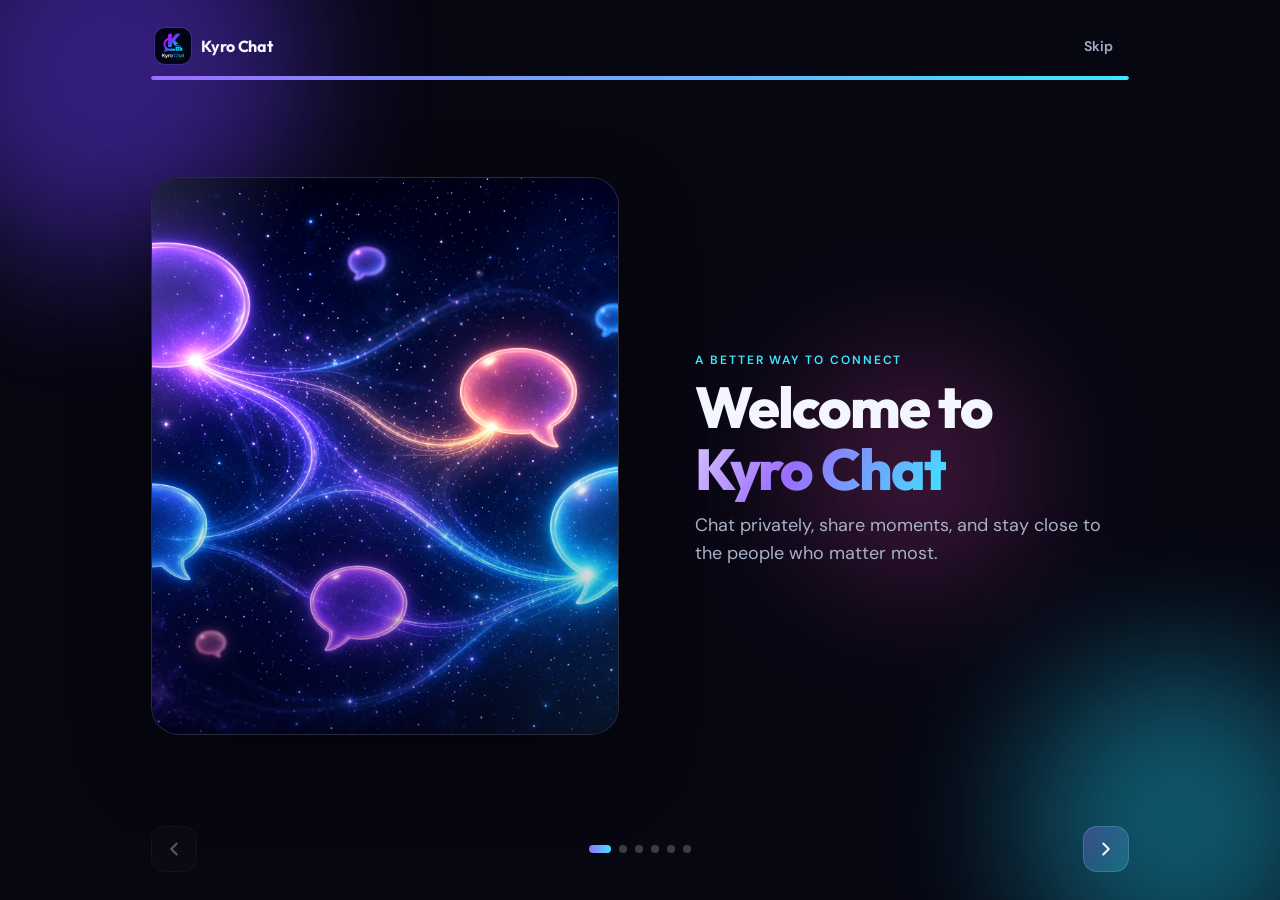
==== commit b4de0b3d: "Add" ====
--- a/Index.html
+++ b/Index.html
@@ -14,6 +14,8 @@
   <link rel="stylesheet" href="kyro-redesign.css" />
   <link rel="stylesheet" href="kyro-design.css" />
   <link rel="stylesheet" href="legal.css" />
+  <link rel="stylesheet" href="welcome-responsive.css" />
+  <link rel="stylesheet" href="welcome-redesign.css" />
   <script src="js/kyro.js"></script>
   <script>if (window.Kyro && Kyro.bounceIfAuthed()) {}</script>
 </head>
@@ -46,7 +48,7 @@
       </section>
       <section class="slide" data-slide="4" aria-hidden="true">
         <div class="slide-visual"><img src="images/founders.jpg" alt="Abstract creative technology background for the founders" class="slide-img" /><div class="visual-overlay"></div></div>
-        <div class="slide-copy"><p class="eyebrow reveal">The people behind Kyro</p><h2 class="reveal delay-1">Founded by <span class="gradient-text">Vaeltech</span> &amp; <span class="gradient-text">Jose Grid</span></h2><p class="lede reveal delay-2">Built with care by two teams focused on making private communication feel simple, human, and beautiful.</p><div class="repo-pills reveal delay-2"><span class="pill pill-on">Frontend</span><span class="pill">Backend</span></div></div>
+        <div class="slide-copy"><p class="eyebrow reveal">The people behind Kyro</p><h2 class="reveal delay-1">Founded by <span class="gradient-text">Vaeltech</span> &amp; <span class="gradient-text">Jose Grid</span></h2><p class="lede reveal delay-2">Built with care to make private communication feel simple, human, and beautiful.</p></div>
       </section>
       <section class="slide slide-cta" data-slide="5" aria-hidden="true">
         <div class="cta-card"><img src="images/logo.jpg" alt="Kyro Chat" class="cta-logo" /><p class="eyebrow reveal">Your conversations, your space</p><h2 class="reveal delay-1">Ready to join <span class="gradient-text">Kyro Chat</span>?</h2><p class="lede reveal delay-2">Create an account or sign in to start private conversations today.</p><div class="cta-actions reveal delay-2"><a class="btn btn-primary" href="signup.html">Get started</a><a class="btn btn-ghost" href="login.html">Login</a></div><p class="legal-line reveal delay-2">By continuing you agree to our <a href="terms.html">Terms</a> and <a href="privacy.html">Privacy Policy</a>.</p></div>
@@ -54,6 +56,7 @@
     </div>
     <div class="bottom-nav"><button class="nav-btn" id="prevBtn" type="button" aria-label="Previous slide"><svg viewBox="0 0 24 24" fill="none" aria-hidden="true"><path d="M15 18l-6-6 6-6" stroke="currentColor" stroke-width="2.2" stroke-linecap="round" stroke-linejoin="round"/></svg></button><div class="dots" id="dots" role="tablist" aria-label="Onboarding slides"></div><button class="nav-btn nav-next" id="nextBtn" type="button" aria-label="Next slide"><svg viewBox="0 0 24 24" fill="none" aria-hidden="true"><path d="M9 18l6-6-6-6" stroke="currentColor" stroke-width="2.2" stroke-linecap="round" stroke-linejoin="round"/></svg></button></div>
   </main>
+  <script src="welcome-assets.js"></script>
   <script src="welcome.js"></script>
 </body>
 </html>
--- a/welcome-responsive.css
+++ b/welcome-responsive.css
@@ -0,0 +1,121 @@
+/* Kyro onboarding responsive layer */
+.onboarding {
+  width: min(100%, 1180px);
+  min-height: 560px;
+}
+.slides {
+  height: 100%;
+  min-height: 0;
+}
+.slide-visual {
+  min-height: 220px;
+}
+.slide-img {
+  display: block;
+  width: 100%;
+  height: 100%;
+  min-height: 0;
+  object-fit: cover;
+  background: linear-gradient(135deg, #161638, #082f4b 55%, #241145);
+}
+.slide-copy {
+  min-width: 0;
+}
+.slide-copy h1,
+.slide-copy h2,
+.slide-copy .lede {
+  overflow-wrap: anywhere;
+}
+.cta-card {
+  width: min(100%, 520px);
+}
+@media (max-width: 859px) {
+  body { overflow-x: hidden; overflow-y: auto; }
+  .onboarding {
+    height: max(100dvh, 620px);
+    min-height: 620px;
+    padding: max(12px, env(safe-area-inset-top)) 14px max(16px, env(safe-area-inset-bottom));
+  }
+  .slide:not(.slide-cta) { gap: 0; }
+  .slide-visual {
+    flex: 0 1 48%;
+    height: clamp(210px, 42dvh, 390px);
+    max-height: 48dvh;
+  }
+  .slide-copy { flex: 0 1 auto; padding: clamp(16px, 3vw, 24px) 4px 8px; }
+  .slide-copy h1,
+  .slide-copy h2 { font-size: clamp(27px, 7.5vw, 42px); }
+  .lede { font-size: clamp(14px, 3.8vw, 17px); line-height: 1.45; }
+  .bottom-nav { padding-top: 10px; }
+}
+@media (max-width: 420px) {
+  .onboarding { min-height: 590px; height: max(100dvh, 590px); }
+  .top-bar { padding-bottom: 8px; }
+  .brand-logo { width: 32px; height: 32px; }
+  .slide-visual { height: 34dvh; min-height: 185px; }
+  .slide-copy { padding-top: 13px; }
+  .eyebrow { font-size: 10px; margin-bottom: 6px; }
+  .lede { margin-top: 9px; }
+  .nav-btn { width: 42px; height: 42px; }
+  .cta-card { padding: 22px 16px 20px; border-radius: 24px; }
+  .cta-logo { width: 72px; height: 92px; margin-bottom: 12px; }
+  .cta-actions { margin-top: 17px; gap: 9px; }
+  .btn { height: 48px; font-size: 15px; }
+}
+@media (min-width: 860px) {
+  .onboarding { padding: 24px clamp(24px, 4vw, 56px) 28px; }
+  .slide:not(.slide-cta) { gap: clamp(28px, 5vw, 72px); }
+  .slide-visual { height: min(62vh, 560px); min-height: 340px; aspect-ratio: 1.1 / 1; }
+  .slide-copy { max-width: 500px; }
+  .slide-copy h1,
+  .slide-copy h2 { font-size: clamp(40px, 4.5vw, 64px); }
+  .lede { max-width: 34em; }
+}
+@media (min-width: 1400px) {
+  .slide-visual { height: min(64vh, 620px); }
+}
+@media (max-height: 700px) and (min-width: 860px) {
+  .onboarding { padding-top: 14px; padding-bottom: 14px; }
+  .slide-visual { min-height: 270px; height: min(56vh, 430px); }
+  .slide-copy h1,
+  .slide-copy h2 { font-size: clamp(34px, 4vw, 50px); }
+  .lede { font-size: 15px; }
+}
+@media (prefers-reduced-motion: reduce) {
+  .slide-img { animation: none; }
+}
+
+/* Professional polish and motion */
+.slide-visual {
+  isolation: isolate;
+  border: 1px solid rgba(255,255,255,.12);
+  transform: translateZ(0);
+}
+.slide-visual::before {
+  content: "";
+  position: absolute;
+  inset: 0;
+  z-index: 2;
+  pointer-events: none;
+  background: linear-gradient(115deg, rgba(255,255,255,.13), transparent 22%, transparent 70%, rgba(60,231,255,.08));
+  opacity: 0;
+  transition: opacity .7s ease;
+}
+.slide.is-active .slide-visual::before { opacity: 1; }
+.slide.is-active .slide-visual { animation: visualEnter .75s cubic-bezier(.2,.8,.2,1) both; }
+.slide-copy { position: relative; z-index: 3; }
+.slide-copy h1, .slide-copy h2 { text-wrap: balance; }
+.slide-copy .lede { text-wrap: pretty; }
+.cta-card { backdrop-filter: blur(18px); -webkit-backdrop-filter: blur(18px); }
+.btn, .nav-btn, .skip-btn, .dot { -webkit-tap-highlight-color: transparent; }
+@keyframes visualEnter {
+  from { opacity: .65; transform: scale(.985) translateY(10px); }
+  to { opacity: 1; transform: scale(1) translateY(0); }
+}
+@media (max-width: 859px) {
+  .slide-copy { background: linear-gradient(180deg, rgba(7,7,18,.02), rgba(7,7,18,.2)); border-radius: 20px; }
+}
+@media (min-width: 860px) {
+  .slide-copy { padding-top: 8px; }
+  .slide-visual { box-shadow: 0 30px 80px rgba(0,0,0,.42), 0 0 0 1px rgba(255,255,255,.04) inset; }
+}
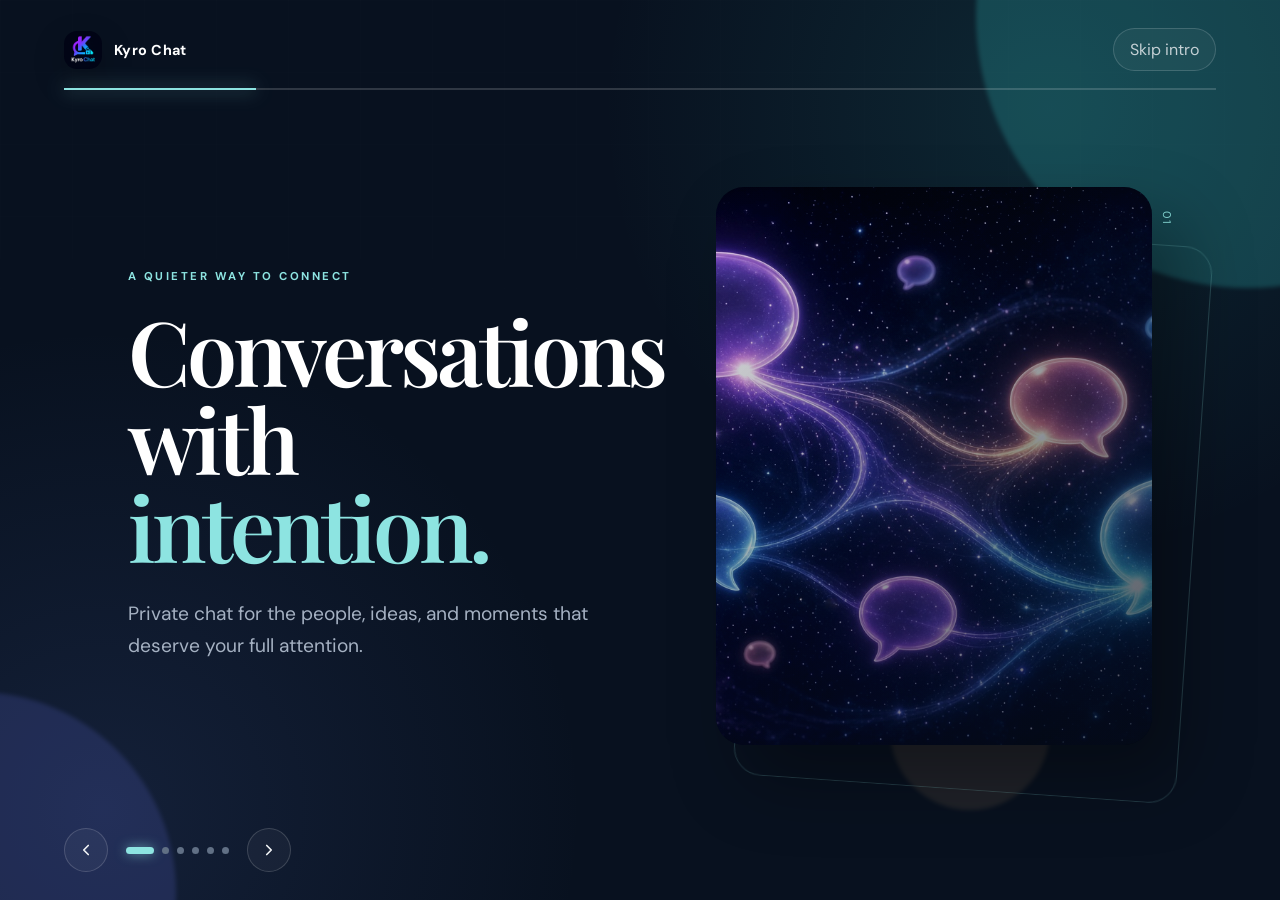
==== commit 0ee6737c: "Add" ====
--- a/Index.html
+++ b/Index.html
@@ -3,60 +3,216 @@
 <head>
   <meta charset="UTF-8" />
   <meta name="viewport" content="width=device-width, initial-scale=1.0" />
-  <title>Kyro Chat — Welcome</title>
-  <meta name="theme-color" content="#070712" />
+  <meta name="theme-color" content="#08111f" />
+  <meta name="description" content="Kyro Chat — private conversations, beautifully connected." />
+  <title>Kyro Chat — Private, beautifully connected</title>
   <link rel="manifest" href="manifest.webmanifest" />
   <link rel="apple-touch-icon" href="images/logo.jpg" />
   <link rel="preconnect" href="https://fonts.googleapis.com" />
   <link rel="preconnect" href="https://fonts.gstatic.com" crossorigin />
-  <link href="https://fonts.googleapis.com/css2?family=Outfit:wght@400;500;600;700;800&family=DM+Sans:wght@400;500;600&display=swap" rel="stylesheet" />
-  <link rel="stylesheet" href="styles.css" />
-  <link rel="stylesheet" href="kyro-redesign.css" />
-  <link rel="stylesheet" href="kyro-design.css" />
-  <link rel="stylesheet" href="legal.css" />
-  <link rel="stylesheet" href="welcome-responsive.css" />
-  <link rel="stylesheet" href="welcome-redesign.css" />
-  <script src="js/kyro.js"></script>
-  <script>if (window.Kyro && Kyro.bounceIfAuthed()) {}</script>
+  <link href="https://fonts.googleapis.com/css2?family=DM+Sans:wght@400;500;600;700&family=Playfair+Display:wght@500;600;700&display=swap" rel="stylesheet" />
+  <style>
+    :root {
+      --ink: #08111f;
+      --ink-2: #101e31;
+      --paper: #f3f5f7;
+      --paper-soft: rgba(243, 245, 247, .78);
+      --white: #fff;
+      --muted: #a5b1c2;
+      --line: rgba(255,255,255,.16);
+      --cyan: #8de4e1;
+      --cyan-strong: #37c9c6;
+      --serif: 'Playfair Display', Georgia, serif;
+      --sans: 'DM Sans', system-ui, sans-serif;
+      --ease: cubic-bezier(.22,.8,.2,1);
+    }
+
+    * { box-sizing: border-box; }
+    html, body { min-height: 100%; }
+    body {
+      margin: 0;
+      background: var(--ink);
+      color: var(--white);
+      font-family: var(--sans);
+      overflow: hidden;
+    }
+    button, a { font: inherit; }
+    button { cursor: pointer; }
+    a { color: inherit; text-decoration: none; }
+
+    .onboarding {
+      position: relative;
+      isolation: isolate;
+      min-height: 100svh;
+      overflow: hidden;
+      background:
+        radial-gradient(circle at 82% 12%, rgba(55,201,198,.12), transparent 28rem),
+        radial-gradient(circle at 8% 90%, rgba(82,111,190,.16), transparent 30rem),
+        var(--ink);
+    }
+    .onboarding::before {
+      content: '';
+      position: absolute;
+      inset: 0;
+      z-index: -1;
+      pointer-events: none;
+      opacity: .16;
+      background-image: linear-gradient(rgba(255,255,255,.04) 1px, transparent 1px), linear-gradient(90deg, rgba(255,255,255,.04) 1px, transparent 1px);
+      background-size: 72px 72px;
+      mask-image: linear-gradient(to bottom, black, transparent 82%);
+    }
+
+    .ambient { position: absolute; inset: 0; pointer-events: none; z-index: -1; overflow: hidden; }
+    .orb { position: absolute; border-radius: 50%; filter: blur(2px); opacity: .22; animation: drift 16s ease-in-out infinite alternate; }
+    .orb-1 { width: 34rem; height: 34rem; right: -15rem; top: -16rem; background: #38d1cf; }
+    .orb-2 { width: 25rem; height: 25rem; left: -14rem; bottom: -12rem; background: #5964c9; animation-delay: -5s; }
+    .orb-3 { width: 10rem; height: 10rem; right: 18%; bottom: 10%; background: #ecb77e; opacity: .1; animation-delay: -9s; }
+    @keyframes drift { to { transform: translate3d(2rem, 1.5rem, 0) scale(1.08); } }
+
+    .top-bar, .bottom-nav, .progress-track { position: absolute; z-index: 10; }
+    .top-bar { top: 28px; left: 5vw; right: 5vw; display: flex; align-items: center; justify-content: space-between; }
+    .brand { display: flex; align-items: center; gap: 12px; letter-spacing: .03em; font-size: .9rem; font-weight: 700; }
+    .brand-logo, .cta-logo { object-fit: cover; border-radius: 13px; box-shadow: 0 12px 32px rgba(0,0,0,.22); }
+    .brand-logo { width: 38px; height: 38px; }
+    .skip-btn { border: 1px solid var(--line); color: var(--paper-soft); background: rgba(255,255,255,.04); border-radius: 999px; padding: 10px 16px; transition: .25s var(--ease); }
+    .skip-btn:hover, .nav-btn:hover { color: var(--ink); background: var(--cyan); border-color: var(--cyan); transform: translateY(-2px); }
+    .progress-track { top: 88px; left: 5vw; right: 5vw; height: 2px; background: var(--line); }
+    .progress-fill { height: 100%; width: 16.666%; background: var(--cyan); transition: width .7s var(--ease); box-shadow: 0 0 18px rgba(141,228,225,.8); }
+
+    .slides { position: relative; min-height: 100svh; perspective: 1600px; }
+    .slide { position: absolute; inset: 0; display: grid; grid-template-columns: minmax(0, 1.08fr) minmax(320px, .92fr); align-items: center; gap: clamp(2rem, 6vw, 8rem); padding: 9rem 10vw 7rem; opacity: 0; pointer-events: none; transform: translate3d(7%,0,0) rotateY(-10deg) scale(.96); transform-origin: 70% 50%; transition: opacity .65s var(--ease), transform .85s var(--ease); }
+    .slide.is-active { opacity: 1; pointer-events: auto; transform: translate3d(0,0,0) rotateY(0) scale(1); }
+    .slide.is-before { transform: translate3d(-7%,0,0) rotateY(10deg) scale(.96); }
+    .slide-copy { position: relative; z-index: 2; max-width: 610px; }
+    .eyebrow { margin: 0 0 22px; color: var(--cyan); font-size: .71rem; font-weight: 700; letter-spacing: .22em; text-transform: uppercase; }
+    h1, h2 { margin: 0; max-width: 760px; font-family: var(--serif); font-weight: 600; line-height: .98; letter-spacing: -.045em; }
+    h1 { font-size: clamp(3.7rem, 7vw, 7.7rem); }
+    h2 { font-size: clamp(3rem, 5.8vw, 6.2rem); }
+    .gradient-text { color: var(--cyan); }
+    .lede { max-width: 480px; margin: 28px 0 0; color: var(--muted); font-size: clamp(1rem, 1.5vw, 1.2rem); line-height: 1.7; }
+    .reveal { opacity: 0; transform: translateY(20px); }
+    .is-active .reveal { animation: reveal .8s var(--ease) forwards; }
+    .is-active .delay-1 { animation-delay: .12s; } .is-active .delay-2 { animation-delay: .24s; }
+    @keyframes reveal { to { opacity: 1; transform: translateY(0); } }
+
+    .slide-visual { position: relative; height: min(62vh, 570px); min-height: 350px; overflow: visible; transform-style: preserve-3d; animation: float 7s ease-in-out infinite; }
+    @keyframes float { 50% { transform: translateY(-10px) rotateX(1deg) rotateY(-1deg); } }
+    .slide-visual::before { content: ''; position: absolute; inset: 8% -10% -8% 8%; border: 1px solid rgba(141,228,225,.32); border-radius: 28px; transform: translateZ(-28px) rotate(4deg); opacity: .65; }
+    .slide-img { position: absolute; inset: 0; width: 100%; height: 100%; object-fit: cover; border-radius: 28px; filter: saturate(.75) contrast(1.08); box-shadow: 28px 35px 70px rgba(0,0,0,.34); transform: translateZ(22px); }
+    .visual-overlay { position: absolute; inset: 0; z-index: 1; border-radius: 28px; background: linear-gradient(135deg, rgba(5,14,28,.1), rgba(5,14,28,.72)); transform: translateZ(23px); }
+    .slide-visual::after { content: attr(data-index); position: absolute; right: -22px; top: 24px; z-index: 3; color: var(--cyan); font-size: .7rem; letter-spacing: .2em; writing-mode: vertical-rl; }
+    .call-badges { position: absolute; z-index: 2; left: 24px; bottom: 24px; display: flex; gap: 8px; transform: translateZ(40px); }
+    .badge { padding: 9px 12px; border: 1px solid rgba(255,255,255,.22); border-radius: 99px; background: rgba(8,17,31,.58); backdrop-filter: blur(10px); font-size: .75rem; }
+
+    .slide-cta { display: grid; place-items: center; grid-template-columns: 1fr; text-align: center; }
+    .cta-card { width: min(760px, 100%); padding: clamp(2rem, 6vw, 5rem); border: 1px solid rgba(141,228,225,.24); border-radius: 32px; background: linear-gradient(135deg, rgba(255,255,255,.1), rgba(255,255,255,.035)); box-shadow: 0 35px 100px rgba(0,0,0,.3), inset 0 1px rgba(255,255,255,.12); backdrop-filter: blur(18px); }
+    .cta-logo { width: 68px; height: 68px; margin-bottom: 25px; }
+    .cta-card h2 { margin-inline: auto; font-size: clamp(2.8rem, 6vw, 5.8rem); }
+    .cta-card .lede { margin-inline: auto; }
+    .cta-actions { display: flex; justify-content: center; gap: 12px; flex-wrap: wrap; margin-top: 32px; }
+    .btn { display: inline-flex; justify-content: center; align-items: center; min-width: 132px; padding: 14px 21px; border-radius: 999px; font-weight: 700; font-size: .88rem; transition: .25s var(--ease); }
+    .btn-primary { color: var(--ink); background: var(--cyan); box-shadow: 0 10px 25px rgba(55,201,198,.2); }
+    .btn-primary:hover { background: #c2fffc; transform: translateY(-3px); box-shadow: 0 14px 30px rgba(55,201,198,.3); }
+    .btn-ghost { border: 1px solid var(--line); color: var(--paper); }
+    .btn-ghost:hover { border-color: var(--cyan); color: var(--cyan); transform: translateY(-3px); }
+    .legal-line { margin: 24px 0 0; color: #7f8b9c; font-size: .74rem; } .legal-line a { color: var(--paper-soft); text-decoration: underline; text-underline-offset: 3px; }
+
+    .bottom-nav { left: 5vw; right: 5vw; bottom: 28px; display: flex; align-items: center; gap: 18px; }
+    .nav-btn { display: grid; place-items: center; width: 44px; height: 44px; border: 1px solid var(--line); border-radius: 50%; color: var(--paper); background: rgba(255,255,255,.04); transition: .25s var(--ease); }
+    .nav-btn svg { width: 18px; }
+    .dots { display: flex; align-items: center; gap: 8px; }
+    .dot { width: 7px; height: 7px; padding: 0; border: 0; border-radius: 50%; background: #617085; transition: .35s var(--ease); }
+    .dot.is-active { width: 28px; border-radius: 99px; background: var(--cyan); box-shadow: 0 0 12px rgba(141,228,225,.6); }
+
+    @media (max-width: 760px) {
+      body { overflow: auto; }
+      .top-bar { top: 20px; } .progress-track { top: 73px; } .bottom-nav { bottom: 18px; }
+      .slide { grid-template-columns: 1fr; align-content: center; gap: 28px; padding: 7.2rem 9vw 6.5rem; }
+      .slide-copy { order: 1; } .slide-visual { order: 2; height: 31vh; min-height: 210px; max-height: 300px; }
+      h1 { font-size: clamp(3.4rem, 15vw, 5.8rem); } h2 { font-size: clamp(2.8rem, 13vw, 5rem); }
+      .lede { margin-top: 18px; line-height: 1.55; font-size: .95rem; }
+      .eyebrow { margin-bottom: 14px; }
+      .slide-visual::after { right: -13px; top: 12px; }
+      .cta-card { padding: 2rem 1.4rem; } .cta-card .lede { max-width: 360px; }
+    }
+    @media (prefers-reduced-motion: reduce) { *, *::before, *::after { animation-duration: .01ms !important; transition-duration: .01ms !important; } }
+  </style>
 </head>
 <body>
-  <div class="ambient" aria-hidden="true">
-    <div class="orb orb-1"></div><div class="orb orb-2"></div><div class="orb orb-3"></div>
-  </div>
   <main class="onboarding" id="onboarding">
-    <div class="top-bar">
-      <div class="brand"><img src="images/logo.jpg" alt="Kyro Chat" class="brand-logo" /><span>Kyro Chat</span></div>
-      <button class="skip-btn" id="skipBtn" type="button">Skip</button>
+    <div class="ambient" aria-hidden="true"><div class="orb orb-1"></div><div class="orb orb-2"></div><div class="orb orb-3"></div></div>
+    <header class="top-bar">
+      <a class="brand" href="index.html" aria-label="Kyro Chat home"><img src="images/logo.jpg" alt="" class="brand-logo" /><span>Kyro Chat</span></a>
+      <button class="skip-btn" id="skipBtn" type="button">Skip intro</button>
+    </header>
+    <div class="progress-track" aria-hidden="true"><div class="progress-fill" id="progressFill"></div></div>
+
+    <div class="slides" id="slides" aria-live="polite">
+      <section class="slide is-active" data-slide="0" aria-hidden="false">
+        <div class="slide-copy"><p class="eyebrow reveal">A quieter way to connect</p><h1 class="reveal delay-1">Conversations with <span class="gradient-text">intention.</span></h1><p class="lede reveal delay-2">Private chat for the people, ideas, and moments that deserve your full attention.</p></div>
+        <div class="slide-visual" data-index="01"><img src="images/welcome-bg.jpg" alt="Abstract blue technology lights" class="slide-img" /><div class="visual-overlay"></div></div>
+      </section>
+      <section class="slide" data-slide="1" aria-hidden="true">
+        <div class="slide-copy"><p class="eyebrow reveal">Privacy by design</p><h2 class="reveal delay-1">Your words stay <span class="gradient-text">yours.</span></h2><p class="lede reveal delay-2">End-to-end encryption keeps every conversation between you and the people you choose.</p></div>
+        <div class="slide-visual" data-index="02"><img src="images/security.jpg" alt="Secure digital network representing encryption" class="slide-img" /><div class="visual-overlay"></div></div>
+      </section>
+      <section class="slide" data-slide="2" aria-hidden="true">
+        <div class="slide-copy"><p class="eyebrow reveal">Talk like you are there</p><h2 class="reveal delay-1">One touch from <span class="gradient-text">closer.</span></h2><p class="lede reveal delay-2">Move from messages to clear voice and video calls without leaving the conversation.</p></div>
+        <div class="slide-visual" data-index="03"><img src="images/calls.jpg" alt="Blue flowing light representing clear voice and video calls" class="slide-img" /><div class="visual-overlay"></div><div class="call-badges"><span class="badge">Voice</span><span class="badge">Video</span></div></div>
+      </section>
+      <section class="slide" data-slide="3" aria-hidden="true">
+        <div class="slide-copy"><p class="eyebrow reveal">Together is better</p><h2 class="reveal delay-1">Make room for <span class="gradient-text">everyone.</span></h2><p class="lede reveal delay-2">Bring people together, share ideas, and keep every community conversation in one place.</p></div>
+        <div class="slide-visual" data-index="04"><img src="images/groups.jpg" alt="Connected blue network representing groups and communities" class="slide-img" /><div class="visual-overlay"></div></div>
+      </section>
+      <section class="slide" data-slide="4" aria-hidden="true">
+        <div class="slide-copy"><p class="eyebrow reveal">The people behind Kyro</p><h2 class="reveal delay-1">Built with <span class="gradient-text">care.</span></h2><p class="lede reveal delay-2">Founded by Vaeltech and Jose Grid to make private communication feel simple, human, and beautiful.</p></div>
+        <div class="slide-visual" data-index="05"><img src="images/founders.jpg" alt="Abstract creative technology background for the founders" class="slide-img" /><div class="visual-overlay"></div></div>
+      </section>
+      <section class="slide slide-cta" data-slide="5" aria-hidden="true">
+        <div class="cta-card"><img src="images/logo.jpg" alt="Kyro Chat" class="cta-logo" /><p class="eyebrow reveal">Your conversations, your space</p><h2 class="reveal delay-1">Come on <span class="gradient-text">in.</span></h2><p class="lede reveal delay-2">Create an account or sign in to start private conversations today.</p><div class="cta-actions reveal delay-2"><a class="btn btn-primary" href="signup.html">Get started</a><a class="btn btn-ghost" href="login.html">Login</a></div><p class="legal-line reveal delay-2">By continuing you agree to our <a href="terms.html">Terms</a> and <a href="privacy.html">Privacy Policy</a>.</p></div>
+      </section>
     </div>
-    <div class="progress-track" aria-hidden="true"><div class="progress-fill" id="progressFill"></div></div>
-    <div class="slides" id="slides">
-      <section class="slide is-active" data-slide="0" aria-hidden="false">
-        <div class="slide-visual"><img src="images/welcome-bg.jpg" alt="Abstract blue technology lights" class="slide-img glow-img" /><div class="visual-overlay"></div></div>
-        <div class="slide-copy"><p class="eyebrow reveal">A better way to connect</p><h1 class="reveal delay-1">Welcome to <span class="gradient-text">Kyro Chat</span></h1><p class="lede reveal delay-2">Chat privately, share moments, and stay close to the people who matter most.</p></div>
-      </section>
-      <section class="slide" data-slide="1" aria-hidden="true">
-        <div class="slide-visual"><img src="images/security.jpg" alt="Secure digital network representing encryption" class="slide-img" /><div class="visual-overlay"></div></div>
-        <div class="slide-copy"><p class="eyebrow reveal">Privacy by design</p><h2 class="reveal delay-1">End-to-end <span class="gradient-text">encryption</span></h2><p class="lede reveal delay-2">Your conversations are protected so your messages stay between you and the people you choose.</p></div>
-      </section>
-      <section class="slide" data-slide="2" aria-hidden="true">
-        <div class="slide-visual"><img src="images/calls.jpg" alt="Blue flowing light representing clear voice and video calls" class="slide-img" /><div class="visual-overlay"></div><div class="call-badges"><span class="badge">Voice</span><span class="badge">Video</span></div></div>
-        <div class="slide-copy"><p class="eyebrow reveal">Talk like you are there</p><h2 class="reveal delay-1">Make <span class="gradient-text">seamless calls</span> with Kyro Chat</h2><p class="lede reveal delay-2">Move from messages to clear voice and video calls without leaving your conversation.</p></div>
-      </section>
-      <section class="slide" data-slide="3" aria-hidden="true">
-        <div class="slide-visual"><img src="images/groups.jpg" alt="Connected blue network representing groups and communities" class="slide-img" /><div class="visual-overlay"></div></div>
-        <div class="slide-copy"><p class="eyebrow reveal">Together is better</p><h2 class="reveal delay-1">Engage in <span class="gradient-text">groups and communities</span></h2><p class="lede reveal delay-2">Bring people together, share ideas, and keep every community conversation in one place.</p></div>
-      </section>
-      <section class="slide" data-slide="4" aria-hidden="true">
-        <div class="slide-visual"><img src="images/founders.jpg" alt="Abstract creative technology background for the founders" class="slide-img" /><div class="visual-overlay"></div></div>
-        <div class="slide-copy"><p class="eyebrow reveal">The people behind Kyro</p><h2 class="reveal delay-1">Founded by <span class="gradient-text">Vaeltech</span> &amp; <span class="gradient-text">Jose Grid</span></h2><p class="lede reveal delay-2">Built with care to make private communication feel simple, human, and beautiful.</p></div>
-      </section>
-      <section class="slide slide-cta" data-slide="5" aria-hidden="true">
-        <div class="cta-card"><img src="images/logo.jpg" alt="Kyro Chat" class="cta-logo" /><p class="eyebrow reveal">Your conversations, your space</p><h2 class="reveal delay-1">Ready to join <span class="gradient-text">Kyro Chat</span>?</h2><p class="lede reveal delay-2">Create an account or sign in to start private conversations today.</p><div class="cta-actions reveal delay-2"><a class="btn btn-primary" href="signup.html">Get started</a><a class="btn btn-ghost" href="login.html">Login</a></div><p class="legal-line reveal delay-2">By continuing you agree to our <a href="terms.html">Terms</a> and <a href="privacy.html">Privacy Policy</a>.</p></div>
-      </section>
-    </div>
-    <div class="bottom-nav"><button class="nav-btn" id="prevBtn" type="button" aria-label="Previous slide"><svg viewBox="0 0 24 24" fill="none" aria-hidden="true"><path d="M15 18l-6-6 6-6" stroke="currentColor" stroke-width="2.2" stroke-linecap="round" stroke-linejoin="round"/></svg></button><div class="dots" id="dots" role="tablist" aria-label="Onboarding slides"></div><button class="nav-btn nav-next" id="nextBtn" type="button" aria-label="Next slide"><svg viewBox="0 0 24 24" fill="none" aria-hidden="true"><path d="M9 18l6-6-6-6" stroke="currentColor" stroke-width="2.2" stroke-linecap="round" stroke-linejoin="round"/></svg></button></div>
+
+    <nav class="bottom-nav" aria-label="Onboarding navigation"><button class="nav-btn" id="prevBtn" type="button" aria-label="Previous slide"><svg viewBox="0 0 24 24" fill="none"><path d="M15 18l-6-6 6-6" stroke="currentColor" stroke-width="2.2" stroke-linecap="round" stroke-linejoin="round"/></svg></button><div class="dots" id="dots" role="tablist" aria-label="Onboarding slides"></div><button class="nav-btn nav-next" id="nextBtn" type="button" aria-label="Next slide"><svg viewBox="0 0 24 24" fill="none"><path d="M9 18l6-6-6-6" stroke="currentColor" stroke-width="2.2" stroke-linecap="round" stroke-linejoin="round"/></svg></button></nav>
   </main>
-  <script src="welcome-assets.js"></script>
-  <script src="welcome.js"></script>
+  <script>
+    (() => {
+      const slides = [...document.querySelectorAll('.slide')];
+      const dots = document.getElementById('dots');
+      const progress = document.getElementById('progressFill');
+      const prev = document.getElementById('prevBtn');
+      const next = document.getElementById('nextBtn');
+      const skip = document.getElementById('skipBtn');
+      let current = 0;
+      let startX = 0;
+
+      slides.forEach((_, i) => {
+        const dot = document.createElement('button');
+        dot.className = 'dot' + (i === 0 ? ' is-active' : '');
+        dot.type = 'button'; dot.setAttribute('role', 'tab'); dot.setAttribute('aria-label', `Go to slide ${i + 1}`);
+        dot.addEventListener('click', () => goTo(i)); dots.appendChild(dot);
+      });
+      const dotButtons = [...dots.children];
+
+      function goTo(index) {
+        const nextIndex = Math.max(0, Math.min(slides.length - 1, index));
+        if (nextIndex === current && slides[current].classList.contains('is-active')) return;
+        slides.forEach((slide, i) => { slide.classList.toggle('is-active', i === nextIndex); slide.classList.toggle('is-before', i < nextIndex); slide.setAttribute('aria-hidden', i === nextIndex ? 'false' : 'true'); });
+        dotButtons.forEach((dot, i) => { dot.classList.toggle('is-active', i === nextIndex); dot.setAttribute('aria-selected', i === nextIndex ? 'true' : 'false'); });
+        progress.style.width = `${((nextIndex + 1) / slides.length) * 100}%`;
+        current = nextIndex;
+        prev.disabled = current === 0;
+        next.setAttribute('aria-label', current === slides.length - 1 ? 'Back to first slide' : 'Next slide');
+      }
+      function step(direction) { goTo((current + direction + slides.length) % slides.length); }
+      prev.addEventListener('click', () => step(-1)); next.addEventListener('click', () => step(1));
+      skip.addEventListener('click', () => goTo(slides.length - 1));
+      document.addEventListener('keydown', e => { if (['ArrowRight','PageDown',' '].includes(e.key)) { e.preventDefault(); step(1); } if (['ArrowLeft','PageUp'].includes(e.key)) { e.preventDefault(); step(-1); } if (e.key === 'Home') goTo(0); if (e.key === 'End') goTo(slides.length - 1); });
+      document.getElementById('slides').addEventListener('touchstart', e => { startX = e.changedTouches[0].clientX; }, { passive: true });
+      document.getElementById('slides').addEventListener('touchend', e => { const delta = e.changedTouches[0].clientX - startX; if (Math.abs(delta) > 45) step(delta < 0 ? 1 : -1); }, { passive: true });
+      document.getElementById('slides').addEventListener('wheel', e => { if (Math.abs(e.deltaY) > 12) { e.preventDefault(); step(e.deltaY > 0 ? 1 : -1); } }, { passive: false });
+      goTo(0);
+    })();
+  </script>
 </body>
 </html>
